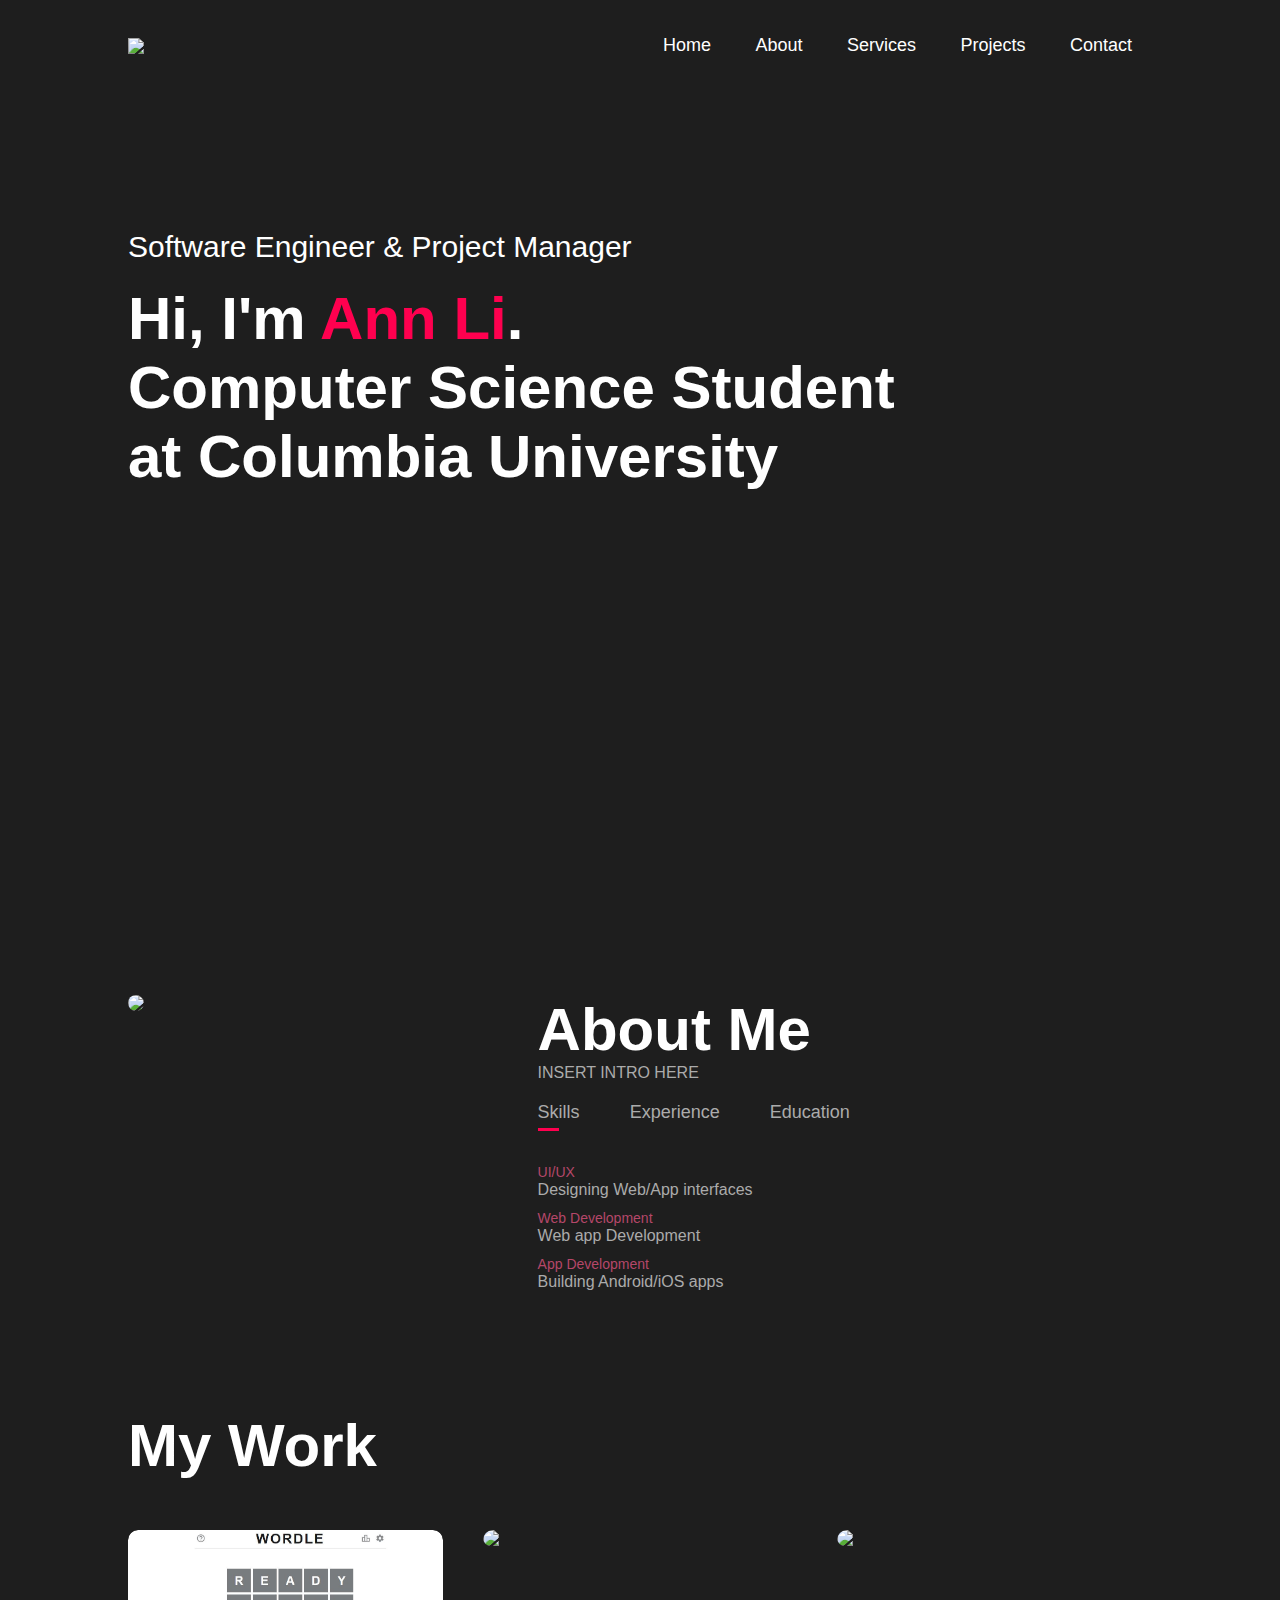
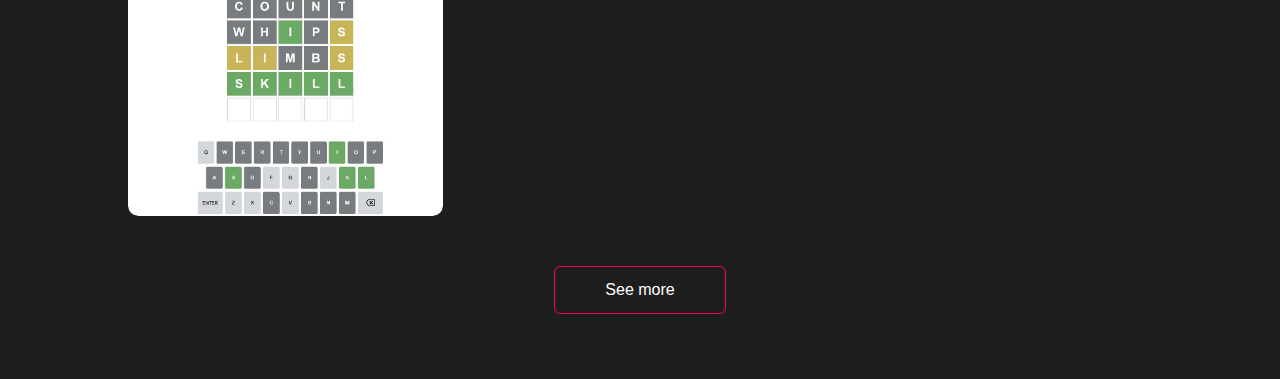
==== index.html @ 04f878bf "Update Project Descriptions" ====
<!DOCTYPE html>
<html lang="en">
<head>
    <meta charset="UTF-8">
    <meta name="viewport" content="width=device-width, initial-scale=1.0">
    <title>Personal Portfolio Website</title>
    <link rel="stylesheet" href="style.css">
    <script src="https://kit.fontawesome.com/cd0702460b.js" crossorigin="anonymous"></script>
</head>
<body>
<div id="header">
    <div class="container">
        <nav>
            <img src="images/logo.png" class="logo">
            <ul>
                <li><a href="#">Home</a></li>
                <li><a href="#">About</a></li>
                <li><a href="#">Services</a></li>
                <li><a href="#">Projects</a></li>
                <li><a href="#">Contact</a></li>
            </ul>
        </nav>
        <div class="header-text">
            <p>Software Engineer & Project Manager</p>
            <h1>Hi, I'm <span class="name">Ann Li</span>.<br>
                <span class="short-intro">Computer Science Student<br>
                at Columbia University</span></h1>
        </div>
    </div>
</div>

<!-- ----------about----------- -->
<div id="about">
    <div class="container">
        <div class="row">
            <div class="about-col-1">
                <img src="images/user.png">
            </div>
            <div class="about-col-2">
                <h1 class="sub-title">About Me</h1>
                <p>INSERT INTRO HERE</p>

                <div class="tab-titles">
                    <p class="tab-links active-link" onclick="opentab('skills')">Skills</p>
                    <p class="tab-links" onclick="opentab('experience')">Experience</p>
                    <p class="tab-links" onclick="opentab('education')">Education</p>
                </div>
                <div class="tab-contents active-tab" id="skills">
                    <ul>
                        <li><span>UI/UX</span><br>Designing Web/App interfaces</li>   
                        <li><span>Web Development</span><br>Web app Development</li>
                        <li><span>App Development</span><br>Building Android/iOS apps</li>
                    </ul>
                </div>
                <div class="tab-contents" id="experience">
                    <ul>
                        <li><span>Jul 2023 - Aug 2023</span><br>Scholar at Jane Street Academy of Math and Programming</li>   
                        <li><span>2019 - 2021</span><br>Team lead at StarApp LLC</li>
                        <li><span>2017 - 2019</span><br>UI/UX Design Executive at Coin Digital Ltd.</li>
                        <li><span>2016 - 2017</span><br>Internship at ekart eCommerce.</li>
                    </ul>
                </div>
                <div class="tab-contents" id="education">
                    <ul>
                        <li><span>2023 - 2027</span><br>Computer Science at Columbia University</li>   
                        <li><span>2019 - 2023</span><br>International Community School</li>
                    </ul>
                </div>
            </div>
        </div>
    </div>
</div>

<!-- ----------projects----------- -->
<div id="projects">
    <div class="container">
        <h1 class="sub-title">My Work</h1>
        <div class="project-list">
            <div class="project">
                <img src="images/wordle.png">
                <div class="layer">
                    <h3>Wordle AI Solver</h3>
                    <p>Description goes here.</p>
                    <a href="https://github.com/anncli/Wordle-AI"><i class="fas fa-external-link-alt"></i></a>
                </div>
            </div>
            <div class="project">
                <img src="images/user.png">
                <div class="layer">
                    <h3>Workout Generator</h3>
                    <p>Description goes here.</p>
                    <a href="https://github.com/anncli/Workout-Generator"><i class="fas fa-external-link-alt"></i></a>
                </div>
            </div>
            <div class="project">
                <img src="images/user.png">
                <div class="layer">
                    <h3>Anagram Scrabble Game</h3>
                    <p>Description goes here.</p>
                    <a href="https://github.com/anncli/Anagram-Scrabble"><i class="fas fa-external-link-alt"></i></a>
                </div>
            </div>
        </div>
        <a href="https://github.com/anncli" class="btn">See more</a>
    </div>
</div>

<script>
    var tablinks = document.getElementsByClassName("tab-links");
    var tabcontents = document.getElementsByClassName("tab-contents");

    function opentab(tabname){
        for(tablink of tablinks){
            tablink.classList.remove("active-link");
        }
        for(tabcontent of tabcontents){
            tabcontent.classList.remove("active-tab");
        }
        event.currentTarget.classList.add("active-link");
        document.getElementById(tabname).classList.add("active-tab");
    }
</script>

</body>
</html>
---- style.css ----
*{
    margin: 0;
    padding: 0;
    font-family: 'Poppins', sans-serif;
    box-sizing: border-box;
}
body{
    background: #1e1e1eff;
    color: #fff;
}
#header{
    width: 100%;
    height: 100vh;
    background-image: url(images/background.png);
    background-size: cover;
    background-position: center;
    background-attachment: fixed;
}
.container{
    padding: 15px 10%;
}

nav{
    display: flex;
    align-items: center;
    justify-content: space-between;
    flex-wrap: wrap;
}

.logo{
    width: 140px;
}

nav ul li{
    display: inline-block;
    list-style: none;
    margin: 20px 20px;
}

nav ul li a{
    color: #fff;
    text-decoration: none;
    font-size: 18px;
    position: relative;
}

nav ul li a::after{
    content: '';
    width: 0;
    height: 3px;
    background: #ff004f;
    position: absolute;
    left: 0;
    bottom: -6px;
    transition: 0.5s;
}

nav ul li a:hover::after{
    width: 100%;
}

.header-text{
    margin-top: 15%;
    font-size: 30px;
}

.header-text h1{
    font-size: 60px;
    margin-top: 20px;
}

.header-text h1 span.name{
    color:#ff004f;
}

.header-text h1 span.short-intro{
    font-size: 60px;
}

/* -----------about------------ */
#about{
    padding: 80px 0;
    color: #ababab;
}
.row{
    display: flex;
    justify-content: space-between;
    flex-wrap: wrap;
}

.about-col-1{
    flex-basis: 35%;
}
.about-col-1 img{
    width: 100%;
    border-radius: 15px;
}

.about-col-2{
    flex-basis: 60%;
}

.sub-title{
    font-size: 60px;
    font-weight: 600;
    color: #fff;
}

.tab-titles{
    display: flex;
    margin: 20px 0 40px;
}
.tab-links{
    margin-right: 50px;
    font-size: 18px;
    font-weight: 500;
    cursor: pointer;
    position: relative;
}
.tab-links::after{
    content: '';
    width: 0;
    height: 3px;
    background: #ff004f;
    position: absolute;
    left: 0;
    bottom: -8px;
    transition: 0.5s;
}

.tab-links.active-link::after{
    width: 50%;
}

.tab-contents ul li{
    list-style: none;
    margin: 10px 0;
}
.tab-contents ul li span{
    color: #b54769;
    font-size: 14px;
}
.tab-contents{
    display: none;
}
.tab-contents.active-tab{
    display: block;
}

/* -----------projects------------ */
#portfolio{
    padding: 50px 0;
}
.project-list{
    display: grid;
    grid-template-columns: repeat(auto-fit, minmax(250px, 1fr));
    grid-gap: 40px;
    margin-top: 50px;
}
.project{
    border-radius: 10px;
    position: relative;
    overflow: hidden;
}
.project img{
    width: 100%;
    border-radius: 10px;
    display: block;
    transition: transform 0.5s;
}
.layer{
    width: 100%;
    height: 0;
    background: linear-gradient(rgba(0,0,0,0.6), #ff004f);
    border-radius: 10px;
    position: absolute;
    left: 0;
    bottom: 0;
    overflow: hidden;
    display: flex;
    align-items: center;
    justify-content: center;
    flex-direction: column;
    padding: 0 40px;
    text-align: center;
    transition: height 0.5s;
}
.layer h3{
    font-weight: 500;
    margin-bottom: 20px;
}
.layer a{
    margin-top: 20px;
    color: #ff004f;
    text-decoration: none;
    font-size: 18px;
    line-height: 60px;
    background: #fff;
    width: 60px;
    height: 60px;
    border-radius: 50%;
    text-align: center;
}
.project:hover img{
    transform: scale(1.1);
}
.project:hover .layer{
    height: 100%;
}
.btn{
    display: block;
    margin: 50px auto;
    width: fit-content;
    border: 1px solid #ff004f;
    padding: 14px 50px;
    border-radius: 6px;
    text-decoration: none;
    color: #fff;
    transition: background 0.5s;
}

.btn:hover{
    background: #ff044f;
}

/* -----------css for small screens------------ */
@media only screen and (max-width: 600px){
    #header{
        background-image: url(images/background.png);
    }
    .header-text{
        margin-top: 100%;
        font-size: 16px;
    }
    .header-text{
        font-size: 30px;
    }
    .header-text h1{
        font-size: 30px;
    }
}
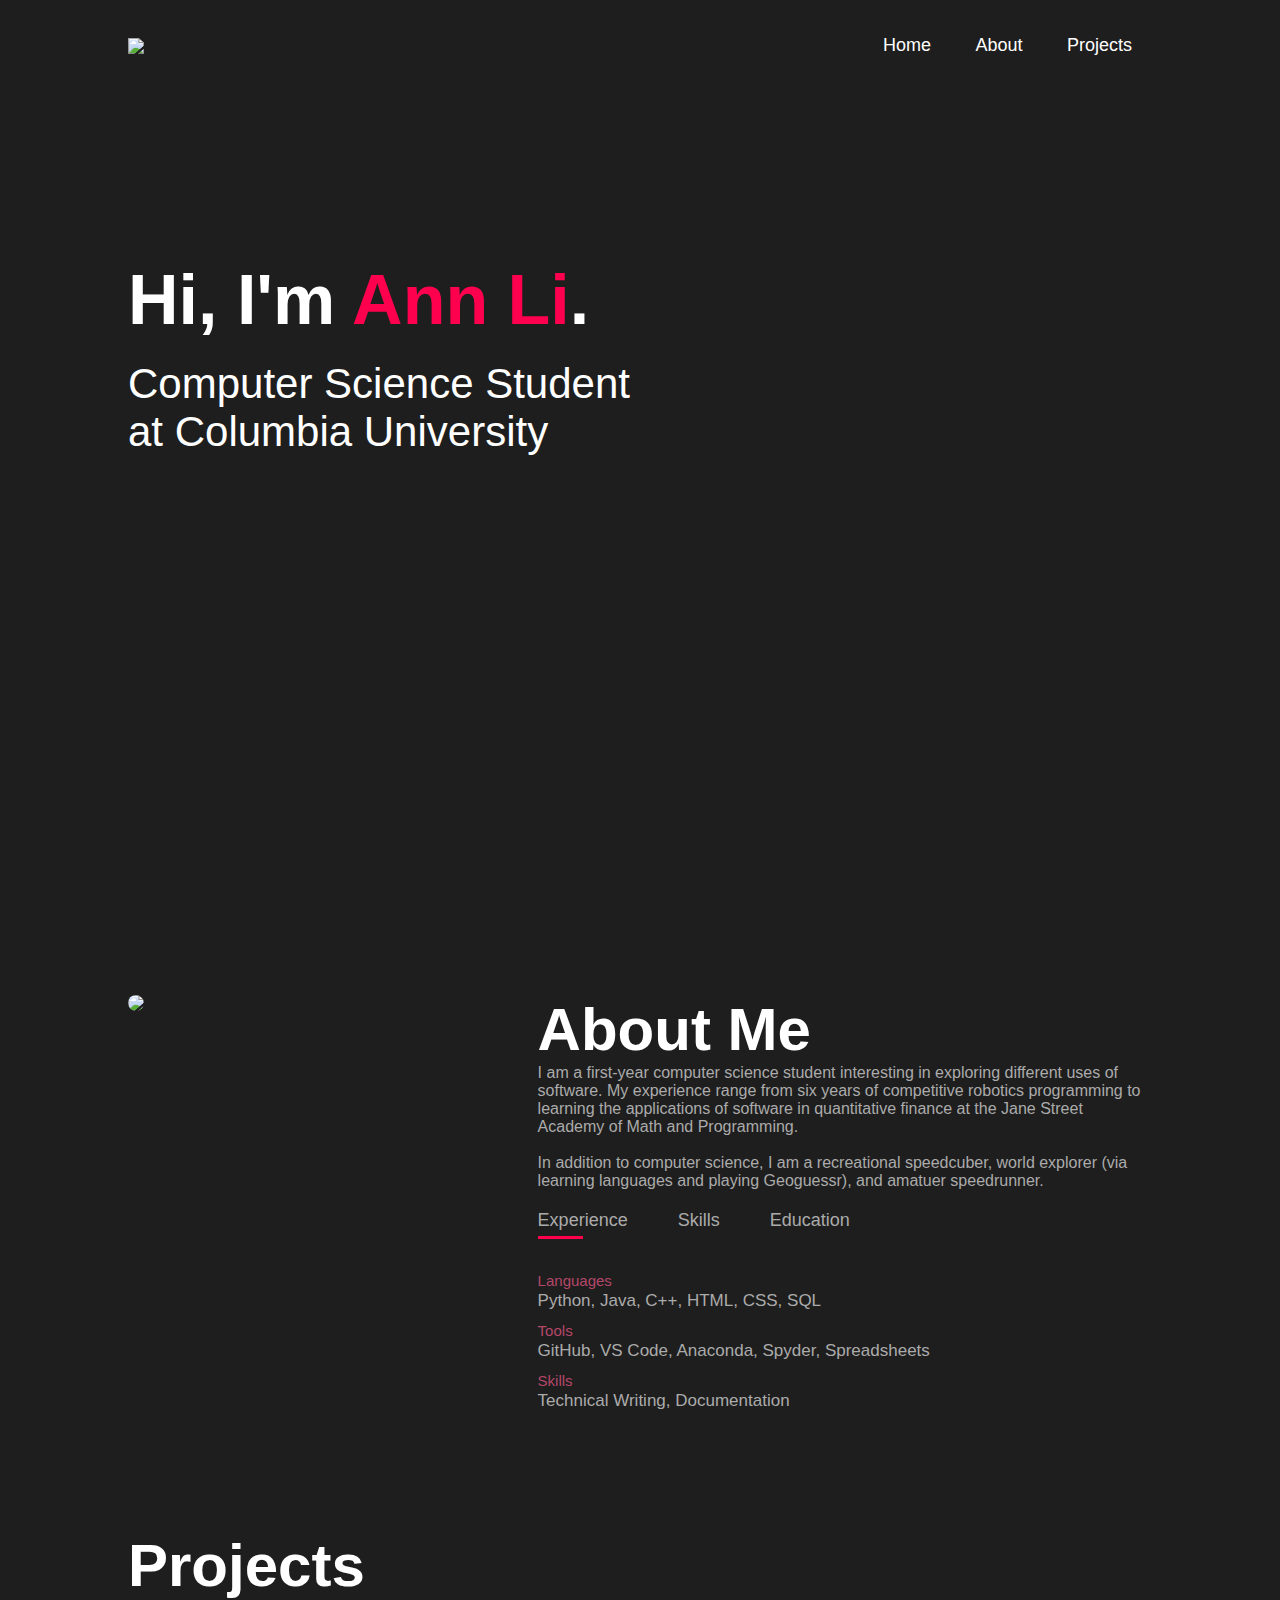
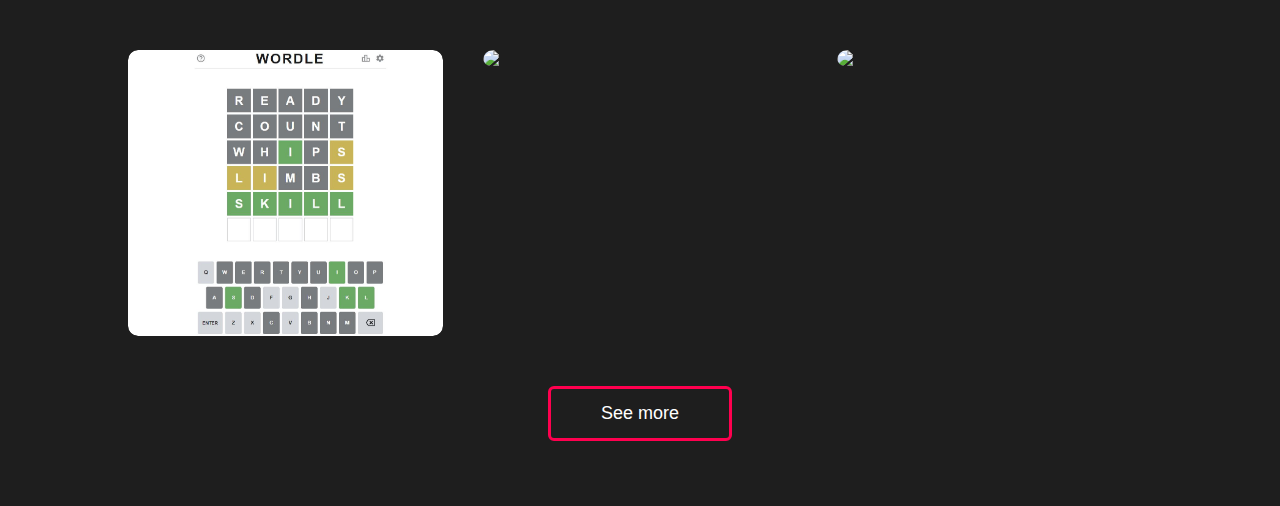
==== commit d48d088a: "Add Personal Intro" ====
--- a/index.html
+++ b/index.html
@@ -15,16 +15,13 @@
             <ul>
                 <li><a href="#">Home</a></li>
                 <li><a href="#">About</a></li>
-                <li><a href="#">Services</a></li>
                 <li><a href="#">Projects</a></li>
-                <li><a href="#">Contact</a></li>
             </ul>
         </nav>
         <div class="header-text">
-            <p>Software Engineer & Project Manager</p>
-            <h1>Hi, I'm <span class="name">Ann Li</span>.<br>
-                <span class="short-intro">Computer Science Student<br>
-                at Columbia University</span></h1>
+            <h1>Hi, I'm <span class="name">Ann Li</span>.</h1>
+            <p class="title">Computer Science Student<br>
+                at Columbia University</p>
         </div>
     </div>
 </div>
@@ -38,32 +35,37 @@
             </div>
             <div class="about-col-2">
                 <h1 class="sub-title">About Me</h1>
-                <p>INSERT INTRO HERE</p>
+                <p>I am a first-year computer science student interesting in exploring different uses of software.
+                    My experience range from six years of competitive robotics programming to learning the applications
+                    of software in quantitative finance at the Jane Street Academy of Math and Programming.
+                    <br><br>
+                    In addition to computer science, I am a recreational speedcuber, world explorer (via learning languages
+                    and playing Geoguessr), and amatuer speedrunner.
+                </p>
 
                 <div class="tab-titles">
-                    <p class="tab-links active-link" onclick="opentab('skills')">Skills</p>
-                    <p class="tab-links" onclick="opentab('experience')">Experience</p>
+                    <p class="tab-links active-link" onclick="opentab('experience')">Experience</p>
+                    <p class="tab-links" onclick="opentab('skills')">Skills</p>
                     <p class="tab-links" onclick="opentab('education')">Education</p>
-                </div>
-                <div class="tab-contents active-tab" id="skills">
-                    <ul>
-                        <li><span>UI/UX</span><br>Designing Web/App interfaces</li>   
-                        <li><span>Web Development</span><br>Web app Development</li>
-                        <li><span>App Development</span><br>Building Android/iOS apps</li>
-                    </ul>
                 </div>
                 <div class="tab-contents" id="experience">
                     <ul>
                         <li><span>Jul 2023 - Aug 2023</span><br>Scholar at Jane Street Academy of Math and Programming</li>   
-                        <li><span>2019 - 2021</span><br>Team lead at StarApp LLC</li>
-                        <li><span>2017 - 2019</span><br>UI/UX Design Executive at Coin Digital Ltd.</li>
-                        <li><span>2016 - 2017</span><br>Internship at ekart eCommerce.</li>
+                        <li><span>June 2021 - June 2023</span><br>Programming Advisor at Exothermic Robotics</li>
+                        <li><span>July 2021 - Aug 2021</span><br>Software Development Intern</li>
+                    </ul>
+                </div>
+                <div class="tab-contents active-tab" id="skills">
+                    <ul>
+                        <li><span>Languages</span><br>Python, Java, C++, HTML, CSS, SQL</li>   
+                        <li><span>Tools</span><br>GitHub, VS Code, Anaconda, Spyder, Spreadsheets</li>
+                        <li><span>Skills</span><br>Technical Writing, Documentation</li>
                     </ul>
                 </div>
                 <div class="tab-contents" id="education">
                     <ul>
-                        <li><span>2023 - 2027</span><br>Computer Science at Columbia University</li>   
-                        <li><span>2019 - 2023</span><br>International Community School</li>
+                        <li><span>Sep 2023 - May 2027</span><br>Bachelor of Science (in progress) | Columbia University | Computer Science</li>   
+                        <li><span>Sep 2019 - June 2023</span><br>High School Diploma | International Community School</li>
                     </ul>
                 </div>
             </div>
@@ -74,34 +76,40 @@
 <!-- ----------projects----------- -->
 <div id="projects">
     <div class="container">
-        <h1 class="sub-title">My Work</h1>
+        <h1 class="sub-title">Projects</h1>
         <div class="project-list">
             <div class="project">
                 <img src="images/wordle.png">
                 <div class="layer">
                     <h3>Wordle AI Solver</h3>
-                    <p>Description goes here.</p>
-                    <a href="https://github.com/anncli/Wordle-AI"><i class="fas fa-external-link-alt"></i></a>
+                    <p>AI Solver with 98% success solving words under 4 attempts by calculating entropy scores for guesses.
+                        Try out the multiple game modes enhanced by colored terminal text.
+                    </p>
+                    <a href="https://github.com/anncli/Wordle-AI" target="_blank" rel="noopener noreferrer"><i class="fas fa-external-link-alt"></i></a>
                 </div>
             </div>
             <div class="project">
-                <img src="images/user.png">
+                <img src="images/workout.png">
                 <div class="layer">
                     <h3>Workout Generator</h3>
-                    <p>Description goes here.</p>
-                    <a href="https://github.com/anncli/Workout-Generator"><i class="fas fa-external-link-alt"></i></a>
+                    <p>Workout routine generator with 25,000+ unique workouts based on muscle group and intensity.
+                        GUI implemented with Swing.
+                    </p>
+                    <a href="https://github.com/anncli/Workout-Generator" target="_blank" rel="noopener noreferrer"><i class="fas fa-external-link-alt"></i></a>
                 </div>
             </div>
             <div class="project">
-                <img src="images/user.png">
+                <img src="images/scrabble.png">
                 <div class="layer">
                     <h3>Anagram Scrabble Game</h3>
-                    <p>Description goes here.</p>
-                    <a href="https://github.com/anncli/Anagram-Scrabble"><i class="fas fa-external-link-alt"></i></a>
+                    <p>Anagram scrabble game with up to 100 difficulty levels.
+                        Includes hint and personal stats capabilities.
+                    </p>
+                    <a href="https://github.com/anncli/Anagram-Scrabble" target="_blank" rel="noopener noreferrer"><i class="fas fa-external-link-alt"></i></a>
                 </div>
             </div>
         </div>
-        <a href="https://github.com/anncli" class="btn">See more</a>
+        <a href="https://github.com/anncli"  target="_blank" rel="noopener noreferrer" class="btn">See more</a>
     </div>
 </div>
 
--- a/style.css
+++ b/style.css
@@ -60,21 +60,21 @@
 }
 
 .header-text{
-    margin-top: 15%;
-    font-size: 30px;
+    margin-top: 18%;
 }
 
 .header-text h1{
-    font-size: 60px;
+    font-size: 70px;
     margin-top: 20px;
+    margin-bottom: 20px;
 }
 
 .header-text h1 span.name{
     color:#ff004f;
 }
 
-.header-text h1 span.short-intro{
-    font-size: 60px;
+.header-text p.title{
+    font-size: 42px;
 }
 
 /* -----------about------------ */
@@ -105,7 +105,6 @@
     font-weight: 600;
     color: #fff;
 }
-
 .tab-titles{
     display: flex;
     margin: 20px 0 40px;
@@ -134,11 +133,12 @@
 
 .tab-contents ul li{
     list-style: none;
+    font-size: 17px;
     margin: 10px 0;
 }
 .tab-contents ul li span{
     color: #b54769;
-    font-size: 14px;
+    font-size: 15px;
 }
 .tab-contents{
     display: none;
@@ -186,8 +186,13 @@
     transition: height 0.5s;
 }
 .layer h3{
-    font-weight: 500;
-    margin-bottom: 20px;
+    font-weight: 550;
+    font-size: 26px;
+    margin-bottom: 15px;
+}
+.layer p{
+    font-weight: 540;
+    font-size: 17px;
 }
 .layer a{
     margin-top: 20px;
@@ -211,12 +216,13 @@
     display: block;
     margin: 50px auto;
     width: fit-content;
-    border: 1px solid #ff004f;
+    border: 3px solid #ff004f;
     padding: 14px 50px;
     border-radius: 6px;
     text-decoration: none;
     color: #fff;
     transition: background 0.5s;
+    font-size: 18px;
 }
 
 .btn:hover{
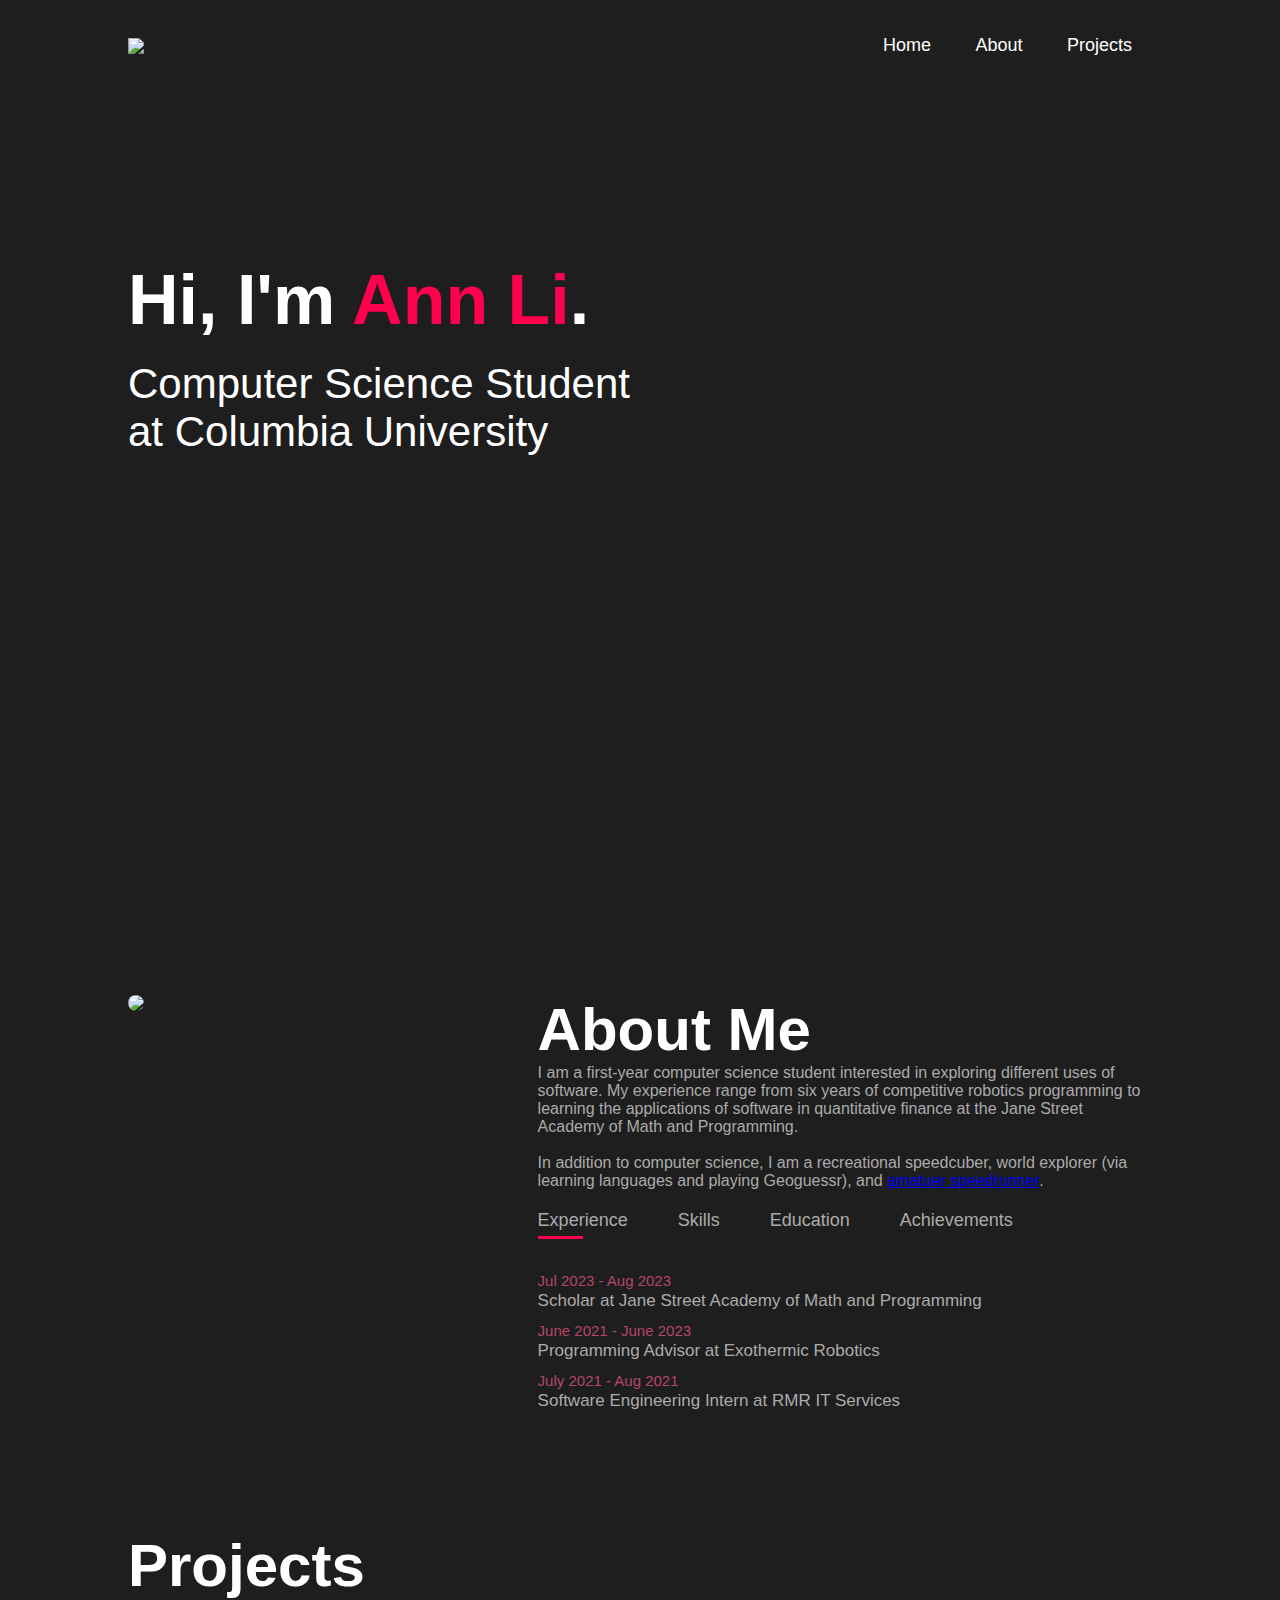
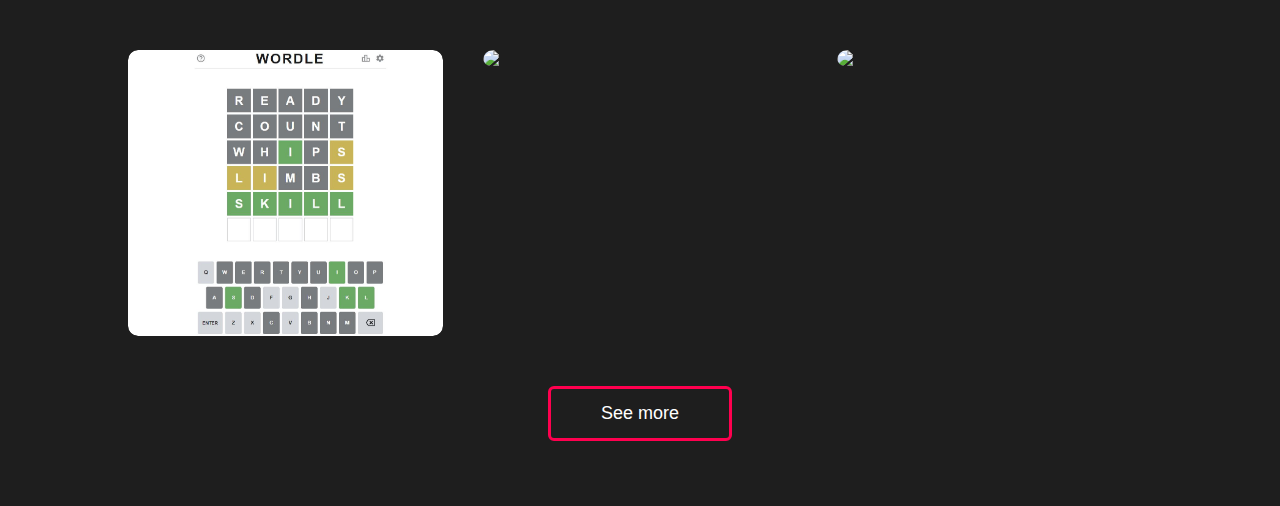
==== commit d0d5dab9: "Fix Typo" ====
--- a/index.html
+++ b/index.html
@@ -13,9 +13,9 @@
         <nav>
             <img src="images/logo.png" class="logo">
             <ul>
-                <li><a href="#">Home</a></li>
-                <li><a href="#">About</a></li>
-                <li><a href="#">Projects</a></li>
+                <li><a href="#home">Home</a></li>
+                <li><a href="#about">About</a></li>
+                <li><a href="#projects">Projects</a></li>
             </ul>
         </nav>
         <div class="header-text">
@@ -35,37 +35,53 @@
             </div>
             <div class="about-col-2">
                 <h1 class="sub-title">About Me</h1>
-                <p>I am a first-year computer science student interesting in exploring different uses of software.
+                <p>I am a first-year computer science student interested in exploring different uses of software.
                     My experience range from six years of competitive robotics programming to learning the applications
                     of software in quantitative finance at the Jane Street Academy of Math and Programming.
                     <br><br>
-                    In addition to computer science, I am a recreational speedcuber, world explorer (via learning languages
-                    and playing Geoguessr), and amatuer speedrunner.
+                    In addition to computer science, I am a recreational speedcuber,
+                    world explorer (via learning languages and playing Geoguessr),
+                    and <a href="https://www.speedrun.com/users/elixircollector" target="_blank" rel="noopener noreferrer">amatuer speedrunner</a>.
                 </p>
 
                 <div class="tab-titles">
                     <p class="tab-links active-link" onclick="opentab('experience')">Experience</p>
                     <p class="tab-links" onclick="opentab('skills')">Skills</p>
                     <p class="tab-links" onclick="opentab('education')">Education</p>
+                    <p class="tab-links" onclick="opentab('achievements')">Achievements</p>
                 </div>
-                <div class="tab-contents" id="experience">
+                <div class="tab-contents active-tab" id="experience">
                     <ul>
                         <li><span>Jul 2023 - Aug 2023</span><br>Scholar at Jane Street Academy of Math and Programming</li>   
                         <li><span>June 2021 - June 2023</span><br>Programming Advisor at Exothermic Robotics</li>
-                        <li><span>July 2021 - Aug 2021</span><br>Software Development Intern</li>
+                        <li><span>July 2021 - Aug 2021</span><br>Software Engineering Intern at RMR IT Services</li>
                     </ul>
                 </div>
-                <div class="tab-contents active-tab" id="skills">
+                <div class="tab-contents" id="skills">
                     <ul>
                         <li><span>Languages</span><br>Python, Java, C++, HTML, CSS, SQL</li>   
                         <li><span>Tools</span><br>GitHub, VS Code, Anaconda, Spyder, Spreadsheets</li>
-                        <li><span>Skills</span><br>Technical Writing, Documentation</li>
+                        <li><span>Other Skills</span><br>Technical Writing, Documentation, Number Theory, Combinatorics</li>
                     </ul>
                 </div>
                 <div class="tab-contents" id="education">
                     <ul>
                         <li><span>Sep 2023 - May 2027</span><br>Bachelor of Science (in progress) | Columbia University | Computer Science</li>   
                         <li><span>Sep 2019 - June 2023</span><br>High School Diploma | International Community School</li>
+                    </ul>
+                </div>
+                <div class="tab-contents" id="achievements">
+                    <ul>
+                        <li><span>Hackathons</span><br>
+                            <a href="https://devpost.com/software/munch-meter" target="_blank" rel="noopener noreferrer">Best Web App at DivHacks 2023</a> (Sep 2023)</li>   
+                        <li><span>Robotics</span><br>
+                            <a href="https://www.cascadiadaily.com/news/2023/feb/13/bellingham-high-school-hosts-robotics-competition/" target="_blank" rel="noopener noreferrer">VEX Robotics Former World Record Score Holder</a> (Feb 2023)<br>
+                            VEX Robotics NorCal Signature Event Robot Skills Champion (Feb 2023)<br>
+                            VEX Robotics World Championships Design Award Winner (April 2019, May 2021)<br>
+                            REC Foundation International Website Online Challenge 2nd Place (Feb 2021)</li>
+                        <li><span>Writing</span><br>
+                            <a href="https://medium.com/@ann.c.li/what-else-can-we-do-to-support-women-in-stem-3ce3e2812661" target="_blank" rel="noopener noreferrer">Scholastic Art and Writing American Voices Nomination (top 5) in Journalism</a> (Jan 2023)<br>
+                            <a href="https://medium.com/@ann.c.li/women-only-isnt-women-inclusive-4f944dedf0a4" target="_blank" rel="noopener noreferrer">New York Times Editorial Contest top 0.5% out of 16,664 entries</a> (June 2022)</li>
                     </ul>
                 </div>
             </div>
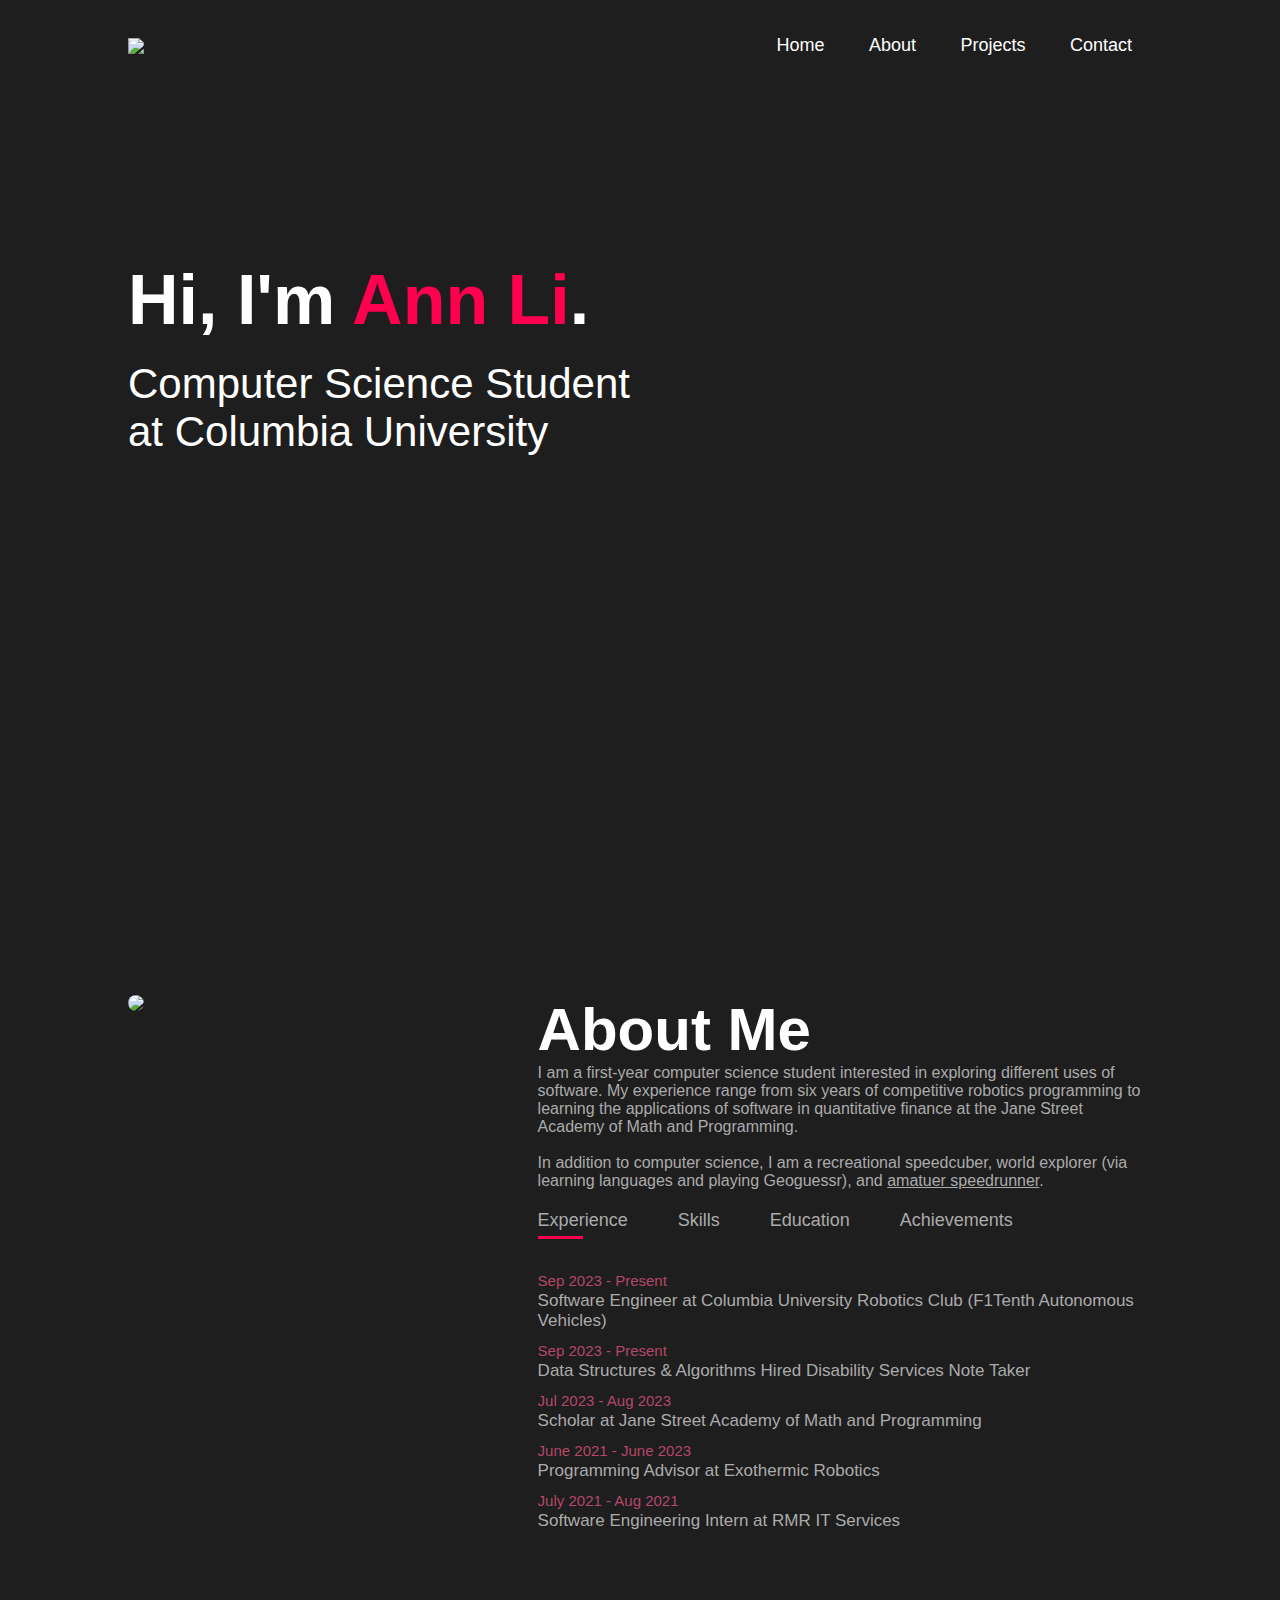
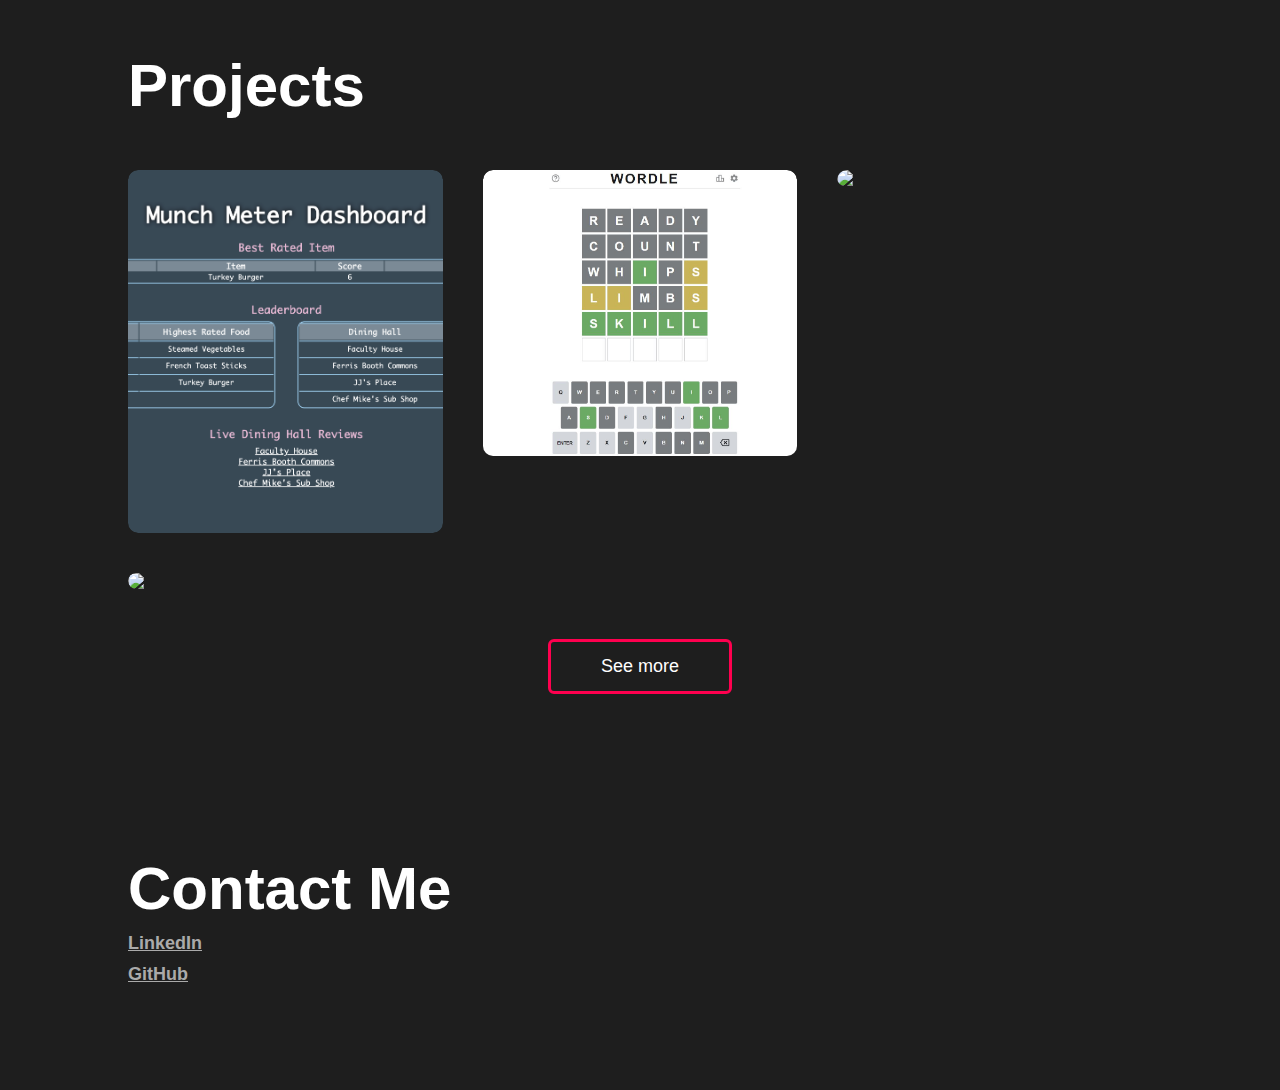
==== commit a49b0da1: "Update Experience and Add Contact" ====
--- a/index.html
+++ b/index.html
@@ -16,6 +16,7 @@
                 <li><a href="#home">Home</a></li>
                 <li><a href="#about">About</a></li>
                 <li><a href="#projects">Projects</a></li>
+                <li><a href="#contact">Contact</a></li>
             </ul>
         </nav>
         <div class="header-text">
@@ -52,6 +53,8 @@
                 </div>
                 <div class="tab-contents active-tab" id="experience">
                     <ul>
+                        <li><span>Sep 2023 - Present</span><br>Software Engineer at Columbia University Robotics Club (F1Tenth Autonomous Vehicles)</li>
+                        <li><span>Sep 2023 - Present</span><br>Data Structures & Algorithms Hired Disability Services Note Taker</li>
                         <li><span>Jul 2023 - Aug 2023</span><br>Scholar at Jane Street Academy of Math and Programming</li>   
                         <li><span>June 2021 - June 2023</span><br>Programming Advisor at Exothermic Robotics</li>
                         <li><span>July 2021 - Aug 2021</span><br>Software Engineering Intern at RMR IT Services</li>
@@ -59,7 +62,8 @@
                 </div>
                 <div class="tab-contents" id="skills">
                     <ul>
-                        <li><span>Languages</span><br>Python, Java, C++, HTML, CSS, SQL</li>   
+                        <li><span>Languages</span><br>Python, Java, C++, HTML, CSS, SQL</li>
+                        <li><span>Frameworks/Libraries</span><br>NumPy, MatPlotLib, Pandas, Colorama,</li>
                         <li><span>Tools</span><br>GitHub, VS Code, Anaconda, Spyder, Spreadsheets</li>
                         <li><span>Other Skills</span><br>Technical Writing, Documentation, Number Theory, Combinatorics</li>
                     </ul>
@@ -95,12 +99,19 @@
         <h1 class="sub-title">Projects</h1>
         <div class="project-list">
             <div class="project">
+                <img src="images/munch-meter.png">
+                <div class="layer">
+                    <h3>Munch Meter</h3>
+                    <p>Dining hall rating forum that allows users to easily rate dining halls by individual food items and meal.
+                    </p>
+                    <a href="https://devpost.com/software/munch-meter" target="_blank" rel="noopener noreferrer"><i class="fas fa-external-link-alt"></i></a>
+                </div>
+            </div>
+            <div class="project">
                 <img src="images/wordle.png">
                 <div class="layer">
                     <h3>Wordle AI Solver</h3>
-                    <p>AI Solver with 98% success solving words under 4 attempts by calculating entropy scores for guesses.
-                        Try out the multiple game modes enhanced by colored terminal text.
-                    </p>
+                    <p>AI Solver with multiple game modes and 98% success solving words under 4 attempts by calculating entropy scores for guesses.</p>
                     <a href="https://github.com/anncli/Wordle-AI" target="_blank" rel="noopener noreferrer"><i class="fas fa-external-link-alt"></i></a>
                 </div>
             </div>
@@ -109,7 +120,7 @@
                 <div class="layer">
                     <h3>Workout Generator</h3>
                     <p>Workout routine generator with 25,000+ unique workouts based on muscle group and intensity.
-                        GUI implemented with Swing.
+                        GUI using Swing.
                     </p>
                     <a href="https://github.com/anncli/Workout-Generator" target="_blank" rel="noopener noreferrer"><i class="fas fa-external-link-alt"></i></a>
                 </div>
@@ -129,6 +140,18 @@
     </div>
 </div>
 
+<!-- ----------contact----------- -->
+<div id="contact">
+    <div class="container">
+        <h1 class="sub-title">Contact Me</h1>
+        <div class="contact-list"></div>
+            <p class="contact-type"><a href="https://linkedin.com/in/anncli" target="_blank" rel="noopener noreferrer">LinkedIn</a></p>
+            <p class="contact-type"><a href="https://github.com/anncli" target="_blank" rel="noopener noreferrer">GitHub</a></p>
+    </div>
+    </div>
+</div>
+
+
 <script>
     var tablinks = document.getElementsByClassName("tab-links");
     var tabcontents = document.getElementsByClassName("tab-contents");
--- a/style.css
+++ b/style.css
@@ -82,6 +82,9 @@
     padding: 80px 0;
     color: #ababab;
 }
+#about a{
+    color: #ababab;
+}
 .row{
     display: flex;
     justify-content: space-between;
@@ -229,6 +232,30 @@
     background: #ff044f;
 }
 
+/* -----------contact------------ */
+#contact{
+    padding: 80px 0;
+    font-size: 18px;
+    color: #ababab;
+}
+.contact-list{
+    display: grid;
+    grid-template-columns: repeat(auto-fit, minmax(250px, 1fr));
+    grid-gap: 40px;
+    margin-top: 10px;
+}
+.contact-type{
+    font-weight: bold;
+    margin-bottom: 10px;
+}
+.contact-type a{
+    color: #aaaaaa;
+}
+.contact-list span{
+    font-style: italic;
+}
+
+
 /* -----------css for small screens------------ */
 @media only screen and (max-width: 600px){
     #header{
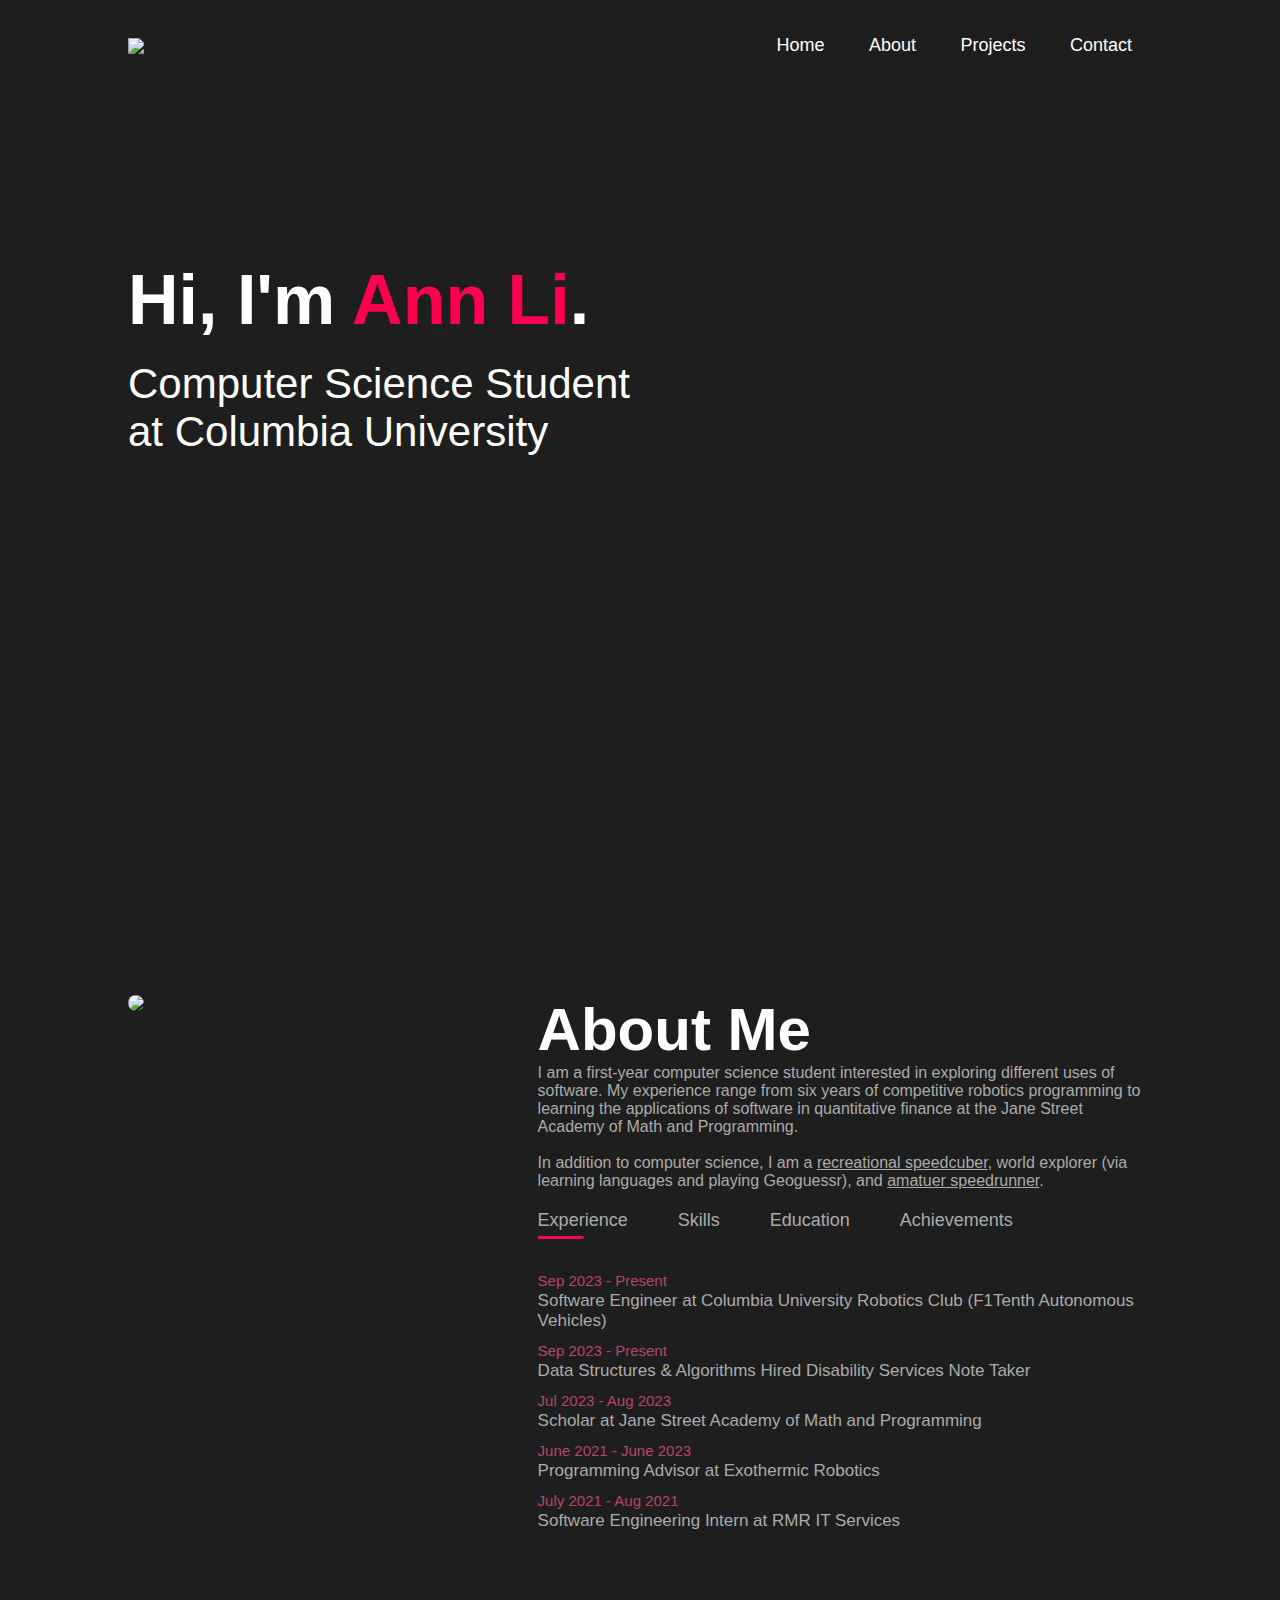
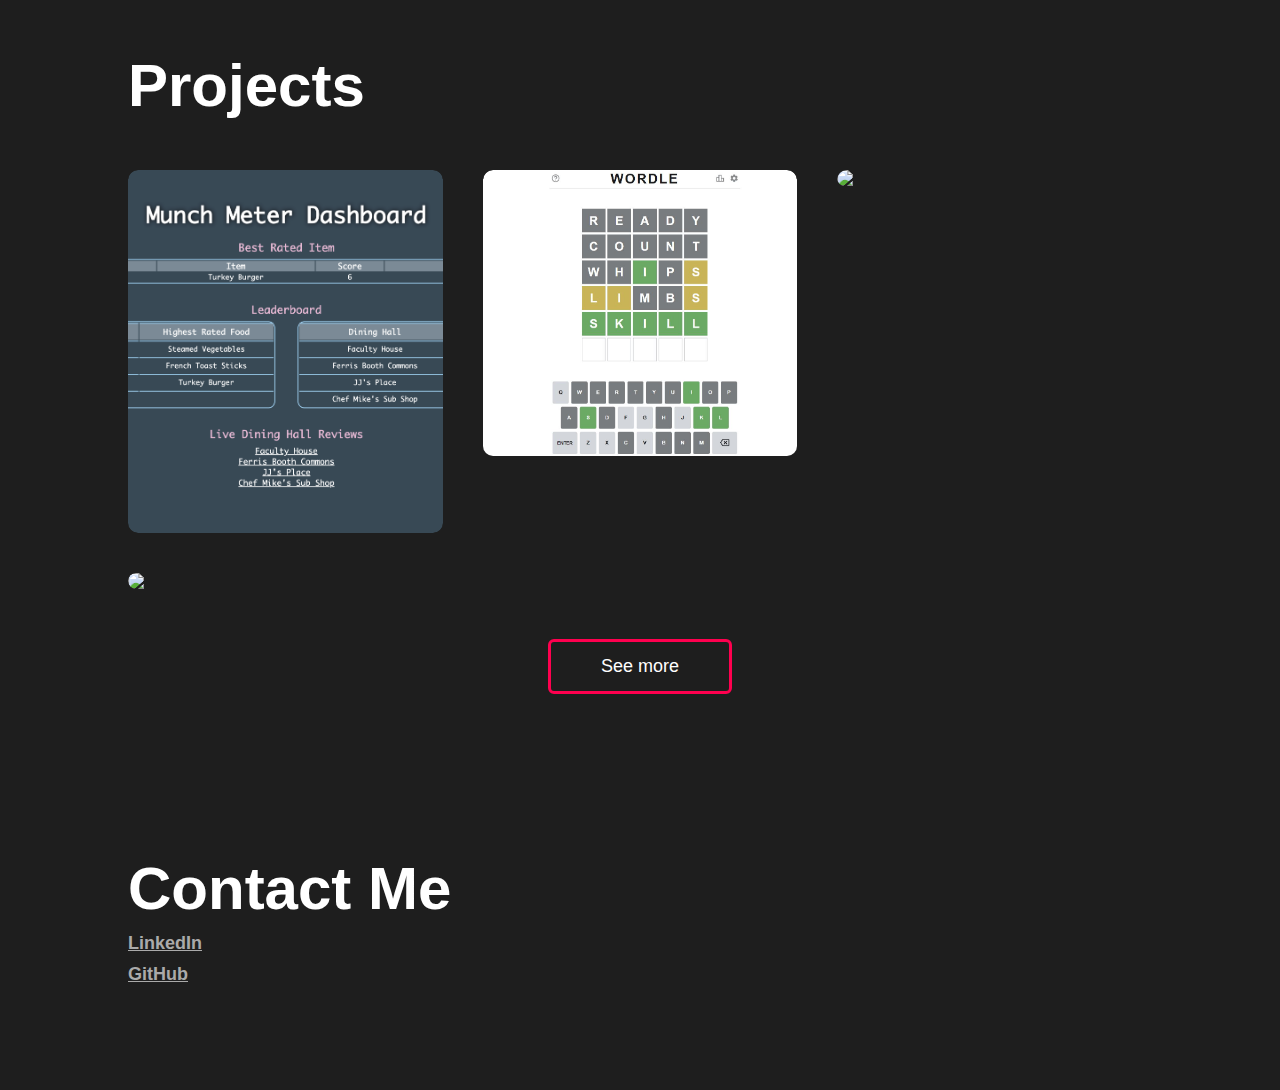
==== commit 2ee750a4: "Add Stats about Scholastic" ====
--- a/index.html
+++ b/index.html
@@ -40,7 +40,8 @@
                     My experience range from six years of competitive robotics programming to learning the applications
                     of software in quantitative finance at the Jane Street Academy of Math and Programming.
                     <br><br>
-                    In addition to computer science, I am a recreational speedcuber,
+                    In addition to computer science, I am a
+                    <a href="https://www.worldcubeassociation.org/persons/2023LIAN29" target="_blank" rel="noopener noreferrer">recreational speedcuber</a>,
                     world explorer (via learning languages and playing Geoguessr),
                     and <a href="https://www.speedrun.com/users/elixircollector" target="_blank" rel="noopener noreferrer">amatuer speedrunner</a>.
                 </p>
@@ -63,7 +64,7 @@
                 <div class="tab-contents" id="skills">
                     <ul>
                         <li><span>Languages</span><br>Python, Java, C++, HTML, CSS, SQL</li>
-                        <li><span>Frameworks/Libraries</span><br>NumPy, MatPlotLib, Pandas, Colorama,</li>
+                        <li><span>Frameworks/Libraries</span><br>NumPy, MatPlotLib, Pandas, Colorama, Swing</li>
                         <li><span>Tools</span><br>GitHub, VS Code, Anaconda, Spyder, Spreadsheets</li>
                         <li><span>Other Skills</span><br>Technical Writing, Documentation, Number Theory, Combinatorics</li>
                     </ul>
@@ -84,7 +85,7 @@
                             VEX Robotics World Championships Design Award Winner (April 2019, May 2021)<br>
                             REC Foundation International Website Online Challenge 2nd Place (Feb 2021)</li>
                         <li><span>Writing</span><br>
-                            <a href="https://medium.com/@ann.c.li/what-else-can-we-do-to-support-women-in-stem-3ce3e2812661" target="_blank" rel="noopener noreferrer">Scholastic Art and Writing American Voices Nomination (top 5) in Journalism</a> (Jan 2023)<br>
+                            <a href="https://medium.com/@ann.c.li/what-else-can-we-do-to-support-women-in-stem-3ce3e2812661" target="_blank" rel="noopener noreferrer">Scholastic Art and Writing American Voices Nomination (top 0.25%) in Journalism</a> (Jan 2023)<br>
                             <a href="https://medium.com/@ann.c.li/women-only-isnt-women-inclusive-4f944dedf0a4" target="_blank" rel="noopener noreferrer">New York Times Editorial Contest top 0.5% out of 16,664 entries</a> (June 2022)</li>
                     </ul>
                 </div>
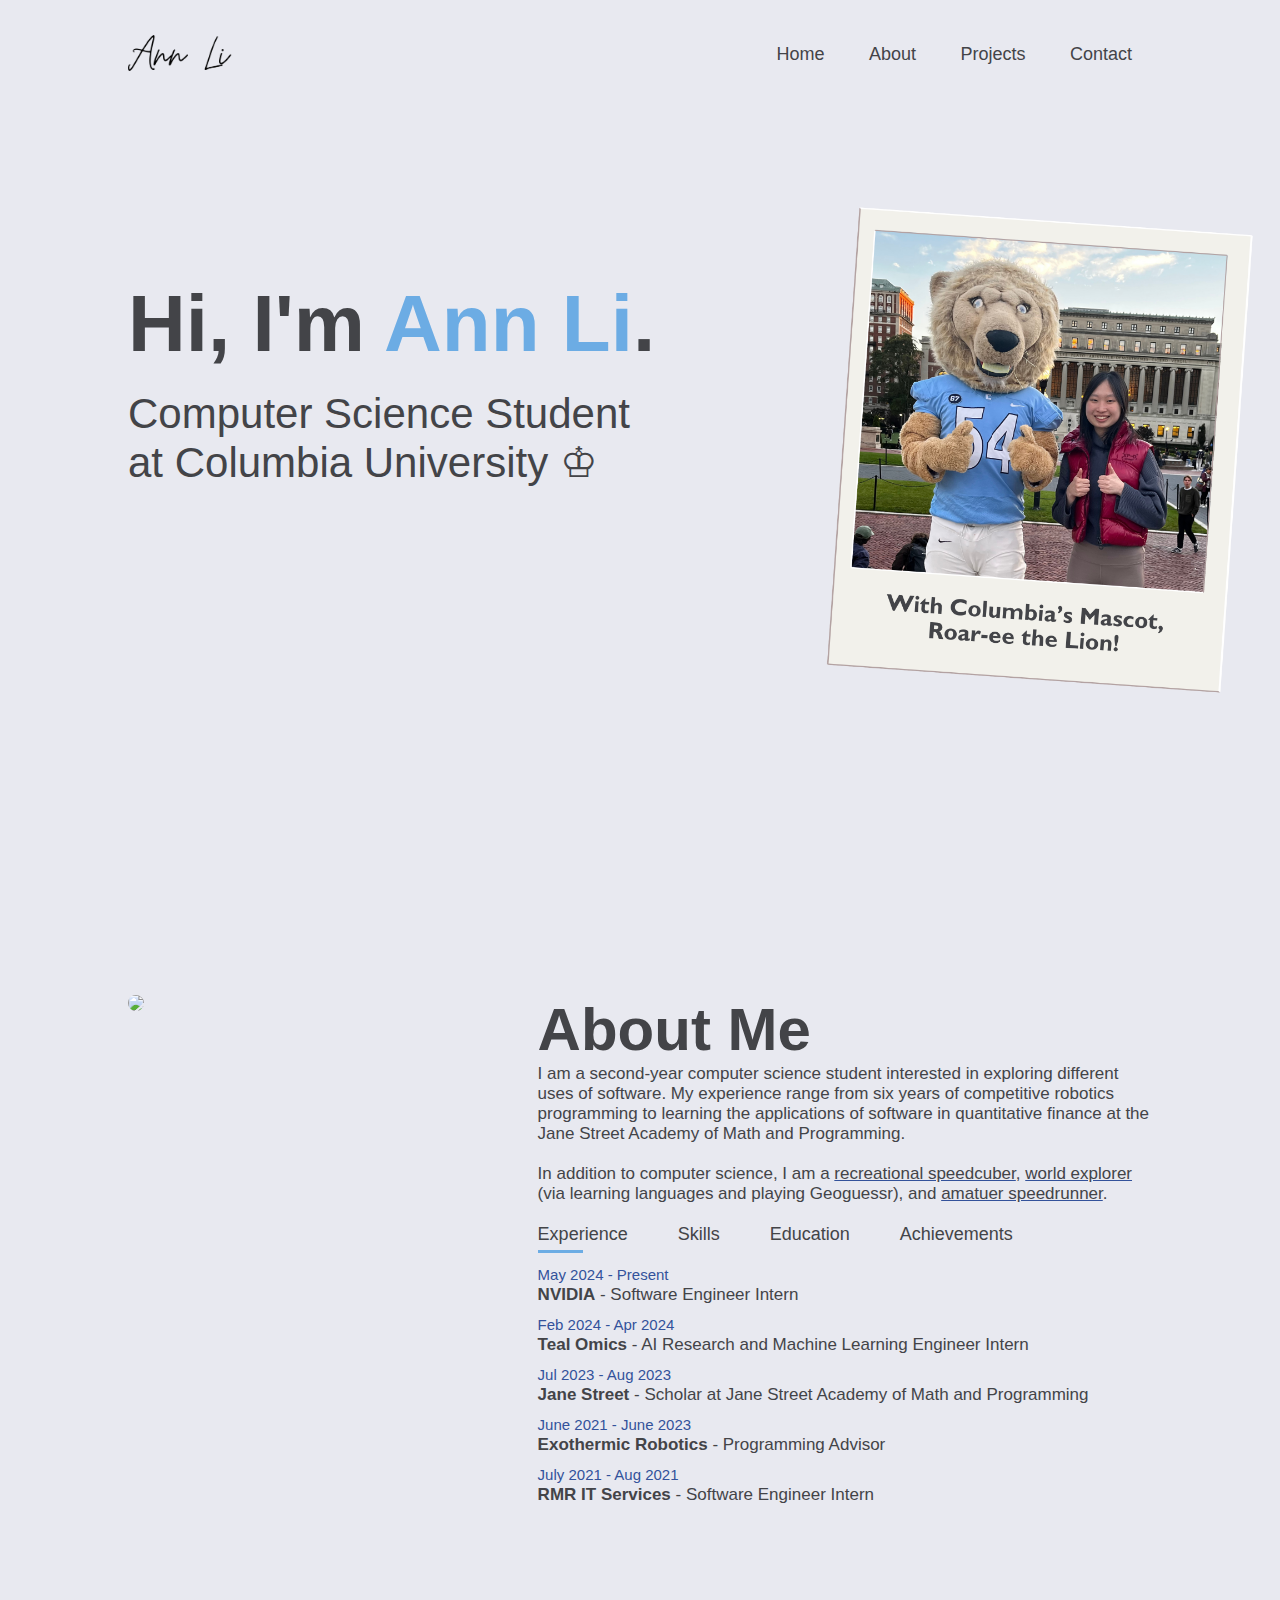
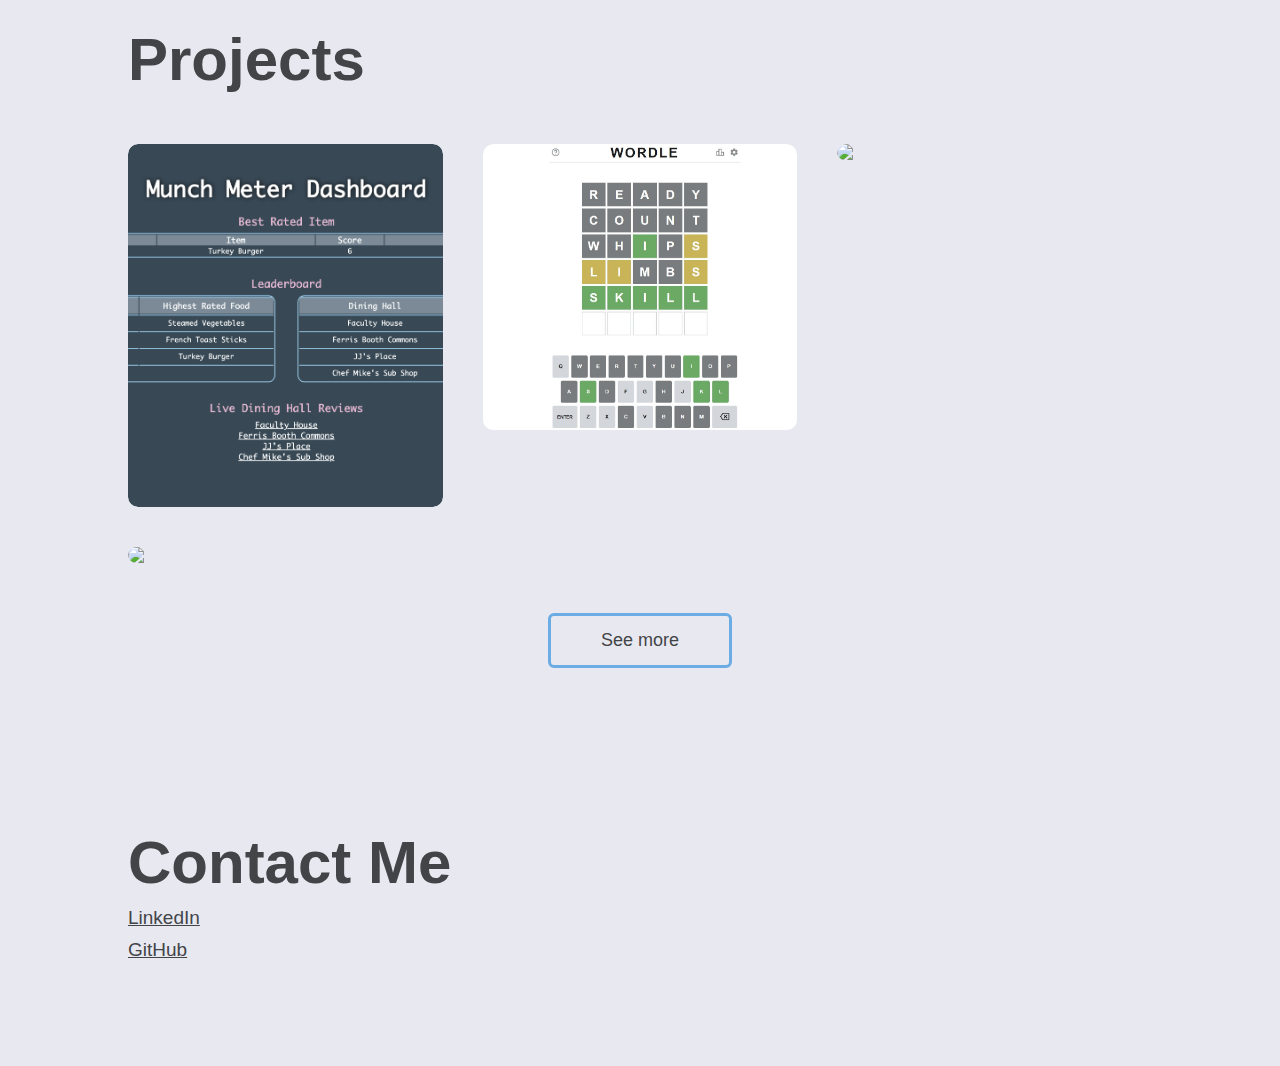
==== commit 30041969: "Change color scheme" ====
--- a/index.html
+++ b/index.html
@@ -22,7 +22,7 @@
         <div class="header-text">
             <h1>Hi, I'm <span class="name">Ann Li</span>.</h1>
             <p class="title">Computer Science Student<br>
-                at Columbia University</p>
+                at Columbia University ♔</p>
         </div>
     </div>
 </div>
@@ -36,13 +36,13 @@
             </div>
             <div class="about-col-2">
                 <h1 class="sub-title">About Me</h1>
-                <p>I am a first-year computer science student interested in exploring different uses of software.
+                <p>I am a second-year computer science student interested in exploring different uses of software.
                     My experience range from six years of competitive robotics programming to learning the applications
                     of software in quantitative finance at the Jane Street Academy of Math and Programming.
                     <br><br>
                     In addition to computer science, I am a
-                    <a href="https://www.worldcubeassociation.org/persons/2023LIAN29" target="_blank" rel="noopener noreferrer">recreational speedcuber</a>,
-                    world explorer (via learning languages and playing Geoguessr),
+                    <a href="https://www.worldcubeassociation.org/persons/2023LIAN29" target="_blank" rel="noopener noreferrer">recreational speedcuber</a>, 
+                    <a href="https://www.geoguessr.com/user/5edd635afa7bc40e2ccd562a" target="_blank" rel="noopener noreferrer">world explorer</a> (via learning languages and playing Geoguessr),
                     and <a href="https://www.speedrun.com/users/elixircollector" target="_blank" rel="noopener noreferrer">amatuer speedrunner</a>.
                 </p>
 
@@ -54,16 +54,21 @@
                 </div>
                 <div class="tab-contents active-tab" id="experience">
                     <ul>
-                        <li><span>Sep 2023 - Present</span><br>Software Engineer at Columbia University Robotics Club (F1Tenth Autonomous Vehicles)</li>
-                        <li><span>Sep 2023 - Present</span><br>Data Structures & Algorithms Hired Disability Services Note Taker</li>
-                        <li><span>Jul 2023 - Aug 2023</span><br>Scholar at Jane Street Academy of Math and Programming</li>   
-                        <li><span>June 2021 - June 2023</span><br>Programming Advisor at Exothermic Robotics</li>
-                        <li><span>July 2021 - Aug 2021</span><br>Software Engineering Intern at RMR IT Services</li>
+                        <li><span>May 2024 - Present</span><br>
+                            <span class="company-name">NVIDIA</span> - Software Engineer Intern</li>
+                        <li><span>Feb 2024 - Apr 2024</span><br>
+                            <span class="company-name">Teal Omics</span> - AI Research and Machine Learning Engineer Intern</li>
+                        <li><span>Jul 2023 - Aug 2023</span><br>
+                            <span class="company-name">Jane Street</span> - Scholar at Jane Street Academy of Math and Programming</li>   
+                        <li><span>June 2021 - June 2023</span><br>
+                            <span class="company-name">Exothermic Robotics</span> - Programming Advisor</li>
+                        <li><span>July 2021 - Aug 2021</span><br>
+                            <span class="company-name">RMR IT Services</span> - Software Engineer Intern</li>
                     </ul>
                 </div>
                 <div class="tab-contents" id="skills">
                     <ul>
-                        <li><span>Languages</span><br>Python, Java, C++, HTML, CSS, SQL</li>
+                        <li><span>Languages</span><br>Python, Java, C++, Bash, HTML, CSS, SQL</li>
                         <li><span>Frameworks/Libraries</span><br>NumPy, MatPlotLib, Pandas, Colorama, Swing</li>
                         <li><span>Tools</span><br>GitHub, VS Code, Anaconda, Spyder, Spreadsheets</li>
                         <li><span>Other Skills</span><br>Technical Writing, Documentation, Number Theory, Combinatorics</li>
@@ -71,7 +76,9 @@
                 </div>
                 <div class="tab-contents" id="education">
                     <ul>
-                        <li><span>Sep 2023 - May 2027</span><br>Bachelor of Science (in progress) | Columbia University | Computer Science</li>   
+                        <li><span>Sep 2023 - May 2027</span><br>Bachelor of Science in Computer Science | Columbia University</li>   
+                            <div class="education-contents"><span>Courses: </span>Data Structures and Algorithms (contracted note taker for disability services), Intro to Computing for Engineers and Applied Scientists, Multivariable Calculus, Discrete Math, The Art of Engineering</div>
+                            <div class="education-contents"><span>Extracurricular: </span>Columbia Robotics Club (Autonomous Vehicles Team), Women in CS (Event Coordinator)</div>
                         <li><span>Sep 2019 - June 2023</span><br>High School Diploma | International Community School</li>
                     </ul>
                 </div>
--- a/style.css
+++ b/style.css
@@ -1,12 +1,12 @@
 *{
     margin: 0;
     padding: 0;
-    font-family: 'Poppins', sans-serif;
+    font-family: 'Gill Sans', sans-serif;
     box-sizing: border-box;
 }
 body{
-    background: #1e1e1eff;
-    color: #fff;
+    background: #e8e9f0;
+    color: #434448;
 }
 #header{
     width: 100%;
@@ -38,7 +38,7 @@
 }
 
 nav ul li a{
-    color: #fff;
+    color: #434448;
     text-decoration: none;
     font-size: 18px;
     position: relative;
@@ -48,7 +48,7 @@
     content: '';
     width: 0;
     height: 3px;
-    background: #ff004f;
+    background: #6CACE4;
     position: absolute;
     left: 0;
     bottom: -6px;
@@ -64,13 +64,13 @@
 }
 
 .header-text h1{
-    font-size: 70px;
+    font-size: 80px;
     margin-top: 20px;
     margin-bottom: 20px;
 }
 
 .header-text h1 span.name{
-    color:#ff004f;
+    color:#6CACE4;
 }
 
 .header-text p.title{
@@ -80,10 +80,12 @@
 /* -----------about------------ */
 #about{
     padding: 80px 0;
-    color: #ababab;
+    color: #434448;
+    font-size: 17px;
 }
 #about a{
-    color: #ababab;
+    color: #434448;
+    text-decoration-color: #33529b;
 }
 .row{
     display: flex;
@@ -106,11 +108,11 @@
 .sub-title{
     font-size: 60px;
     font-weight: 600;
-    color: #fff;
+    color: #434448;
 }
 .tab-titles{
     display: flex;
-    margin: 20px 0 40px;
+    margin: 20px 0 20px;
 }
 .tab-links{
     margin-right: 50px;
@@ -123,7 +125,7 @@
     content: '';
     width: 0;
     height: 3px;
-    background: #ff004f;
+    background: #6CACE4;
     position: absolute;
     left: 0;
     bottom: -8px;
@@ -139,10 +141,24 @@
     font-size: 17px;
     margin: 10px 0;
 }
+.tab-contents ul li span.company-name{
+    font-size: 17px;
+    font-weight: 645;
+    color: #434448;
+}
 .tab-contents ul li span{
-    color: #b54769;
+    color: #33529b;
     font-size: 15px;
 }
+.education-contents{
+    list-style: none;
+    font-size: 15px;
+    font-style: italic;
+    margin-bottom: 0.5%;
+}
+.education-contents span{
+    font-style: normal;
+} 
 .tab-contents{
     display: none;
 }
@@ -174,7 +190,7 @@
 .layer{
     width: 100%;
     height: 0;
-    background: linear-gradient(rgba(0,0,0,0.6), #ff004f);
+    background: linear-gradient(rgba(255, 255, 255, 0.85), #6CACE4);
     border-radius: 10px;
     position: absolute;
     left: 0;
@@ -199,7 +215,7 @@
 }
 .layer a{
     margin-top: 20px;
-    color: #ff004f;
+    color: #6CACE4;
     text-decoration: none;
     font-size: 18px;
     line-height: 60px;
@@ -219,24 +235,23 @@
     display: block;
     margin: 50px auto;
     width: fit-content;
-    border: 3px solid #ff004f;
+    border: 3px solid #6CACE4;
     padding: 14px 50px;
     border-radius: 6px;
     text-decoration: none;
-    color: #fff;
+    color: #434448;
     transition: background 0.5s;
     font-size: 18px;
 }
 
 .btn:hover{
-    background: #ff044f;
+    background: #6CACE4;
 }
 
 /* -----------contact------------ */
 #contact{
     padding: 80px 0;
-    font-size: 18px;
-    color: #ababab;
+    font-size: 19px;
 }
 .contact-list{
     display: grid;
@@ -245,11 +260,10 @@
     margin-top: 10px;
 }
 .contact-type{
-    font-weight: bold;
     margin-bottom: 10px;
 }
 .contact-type a{
-    color: #aaaaaa;
+    color: #434448;
 }
 .contact-list span{
     font-style: italic;
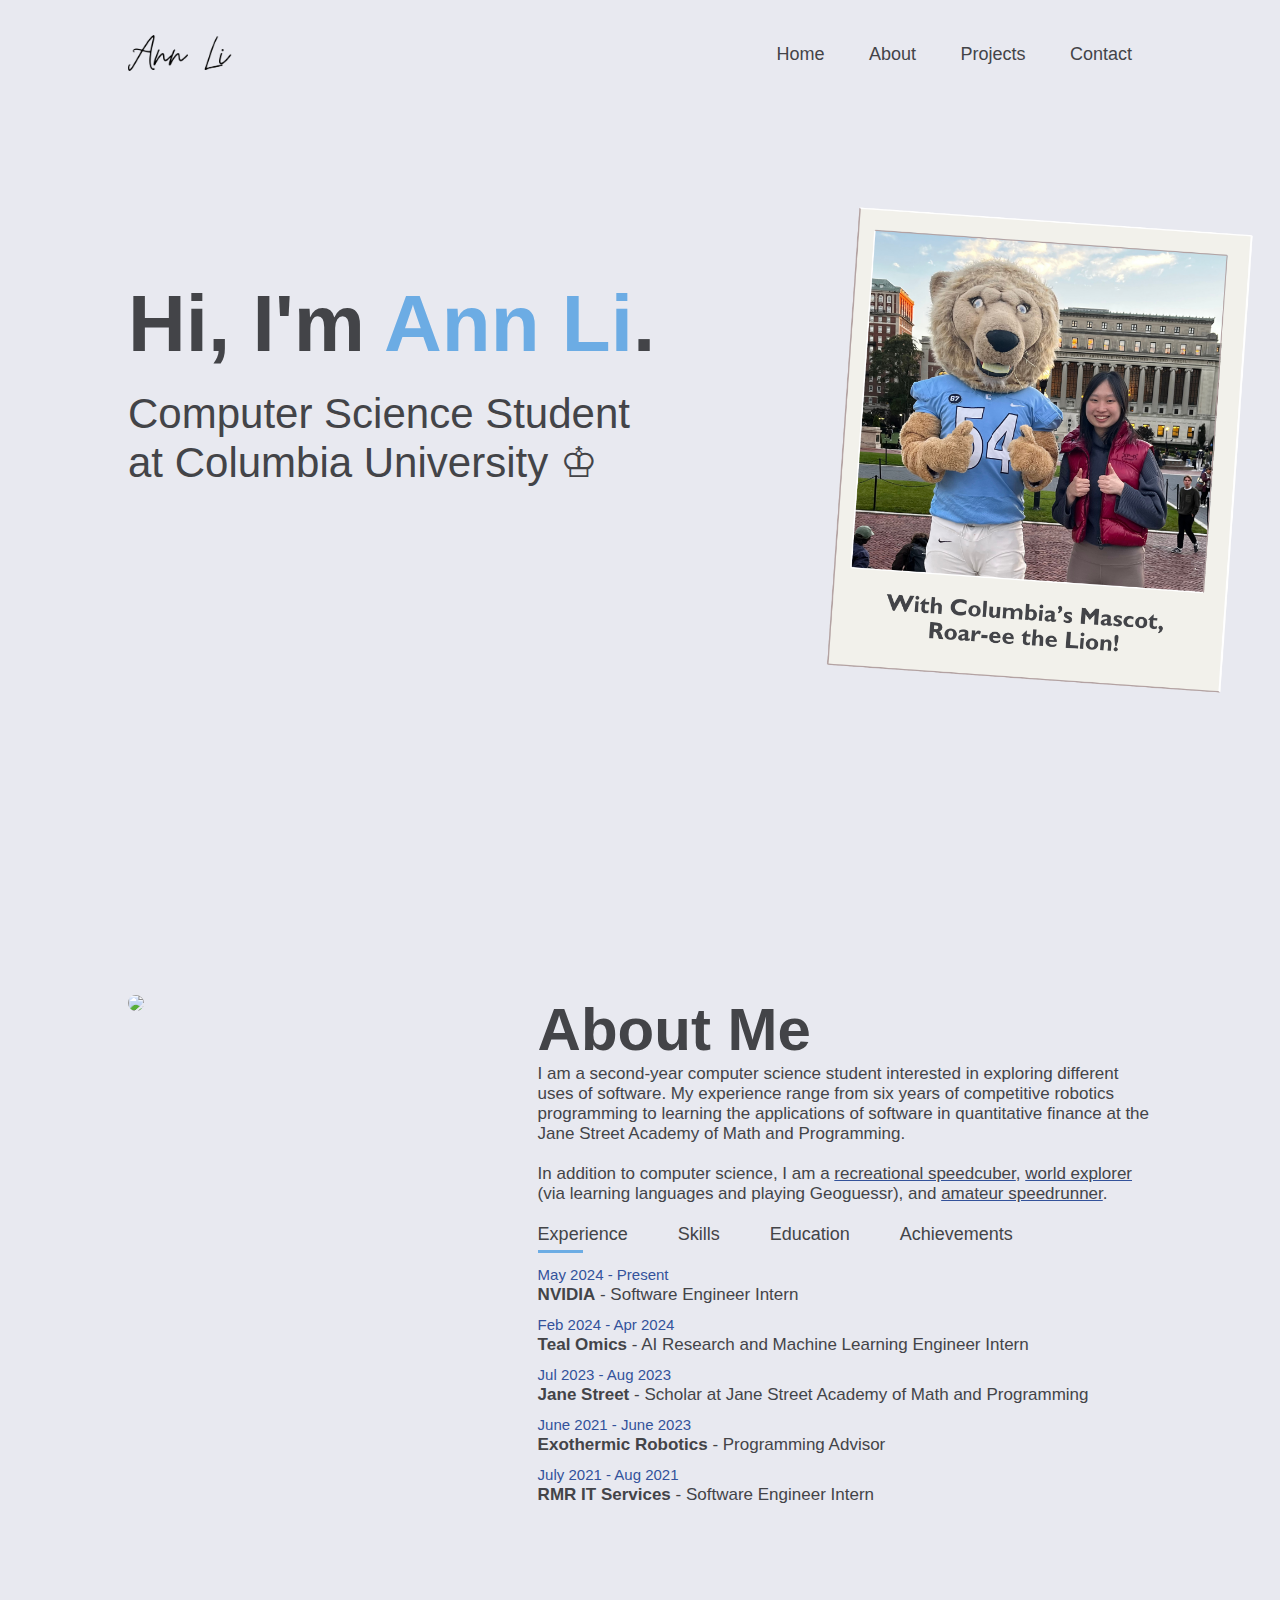
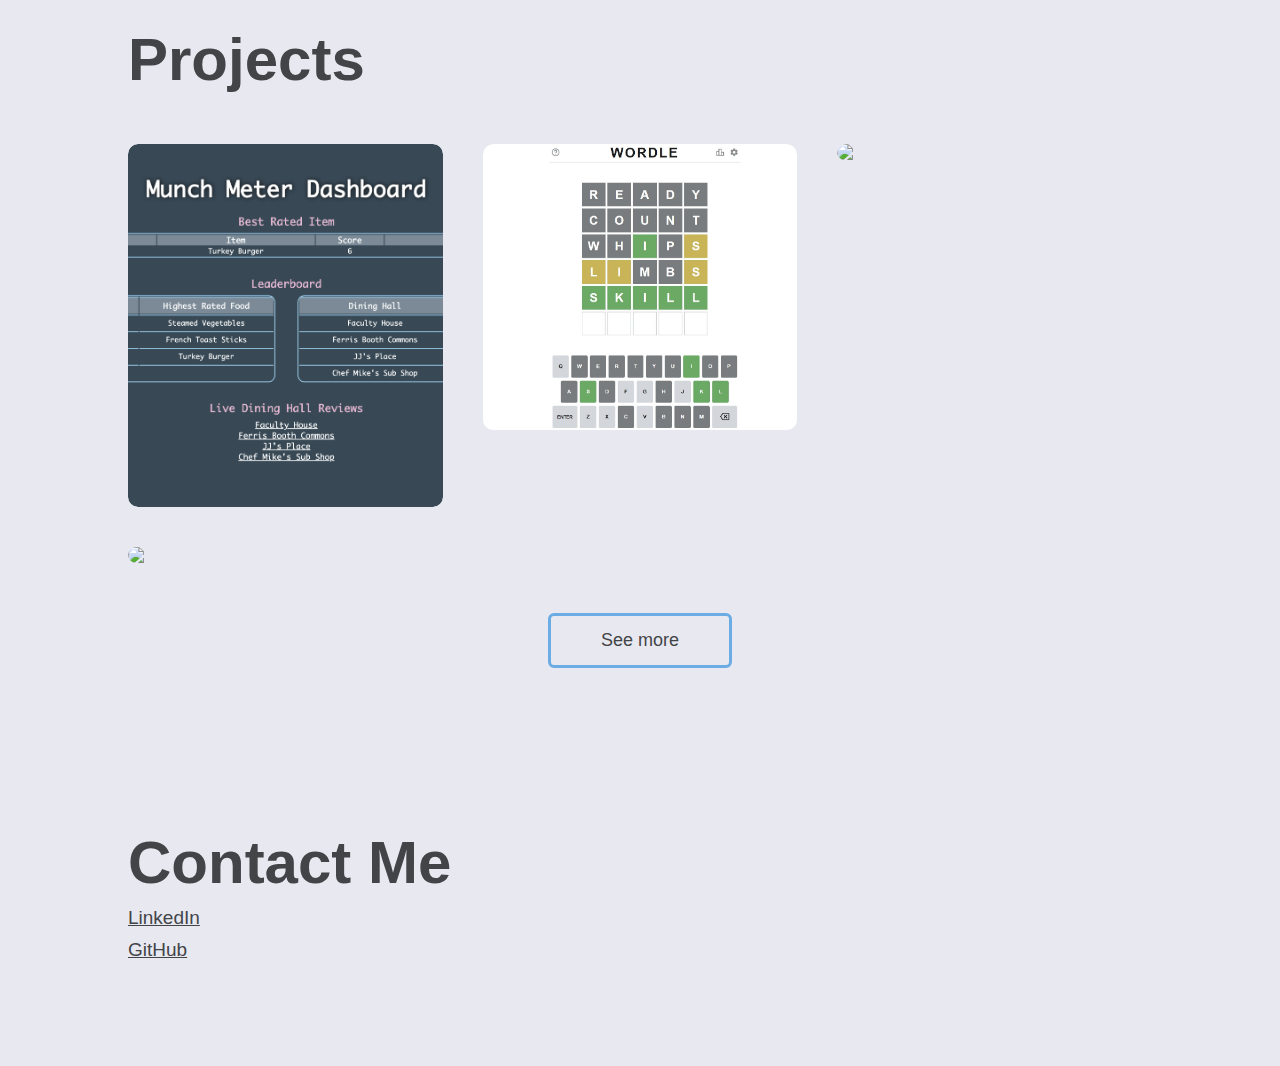
==== commit 1e8ce89d: "Fix Typo" ====
--- a/index.html
+++ b/index.html
@@ -43,7 +43,7 @@
                     In addition to computer science, I am a
                     <a href="https://www.worldcubeassociation.org/persons/2023LIAN29" target="_blank" rel="noopener noreferrer">recreational speedcuber</a>, 
                     <a href="https://www.geoguessr.com/user/5edd635afa7bc40e2ccd562a" target="_blank" rel="noopener noreferrer">world explorer</a> (via learning languages and playing Geoguessr),
-                    and <a href="https://www.speedrun.com/users/elixircollector" target="_blank" rel="noopener noreferrer">amatuer speedrunner</a>.
+                    and <a href="https://www.speedrun.com/users/elixircollector" target="_blank" rel="noopener noreferrer">amateur speedrunner</a>.
                 </p>
 
                 <div class="tab-titles">
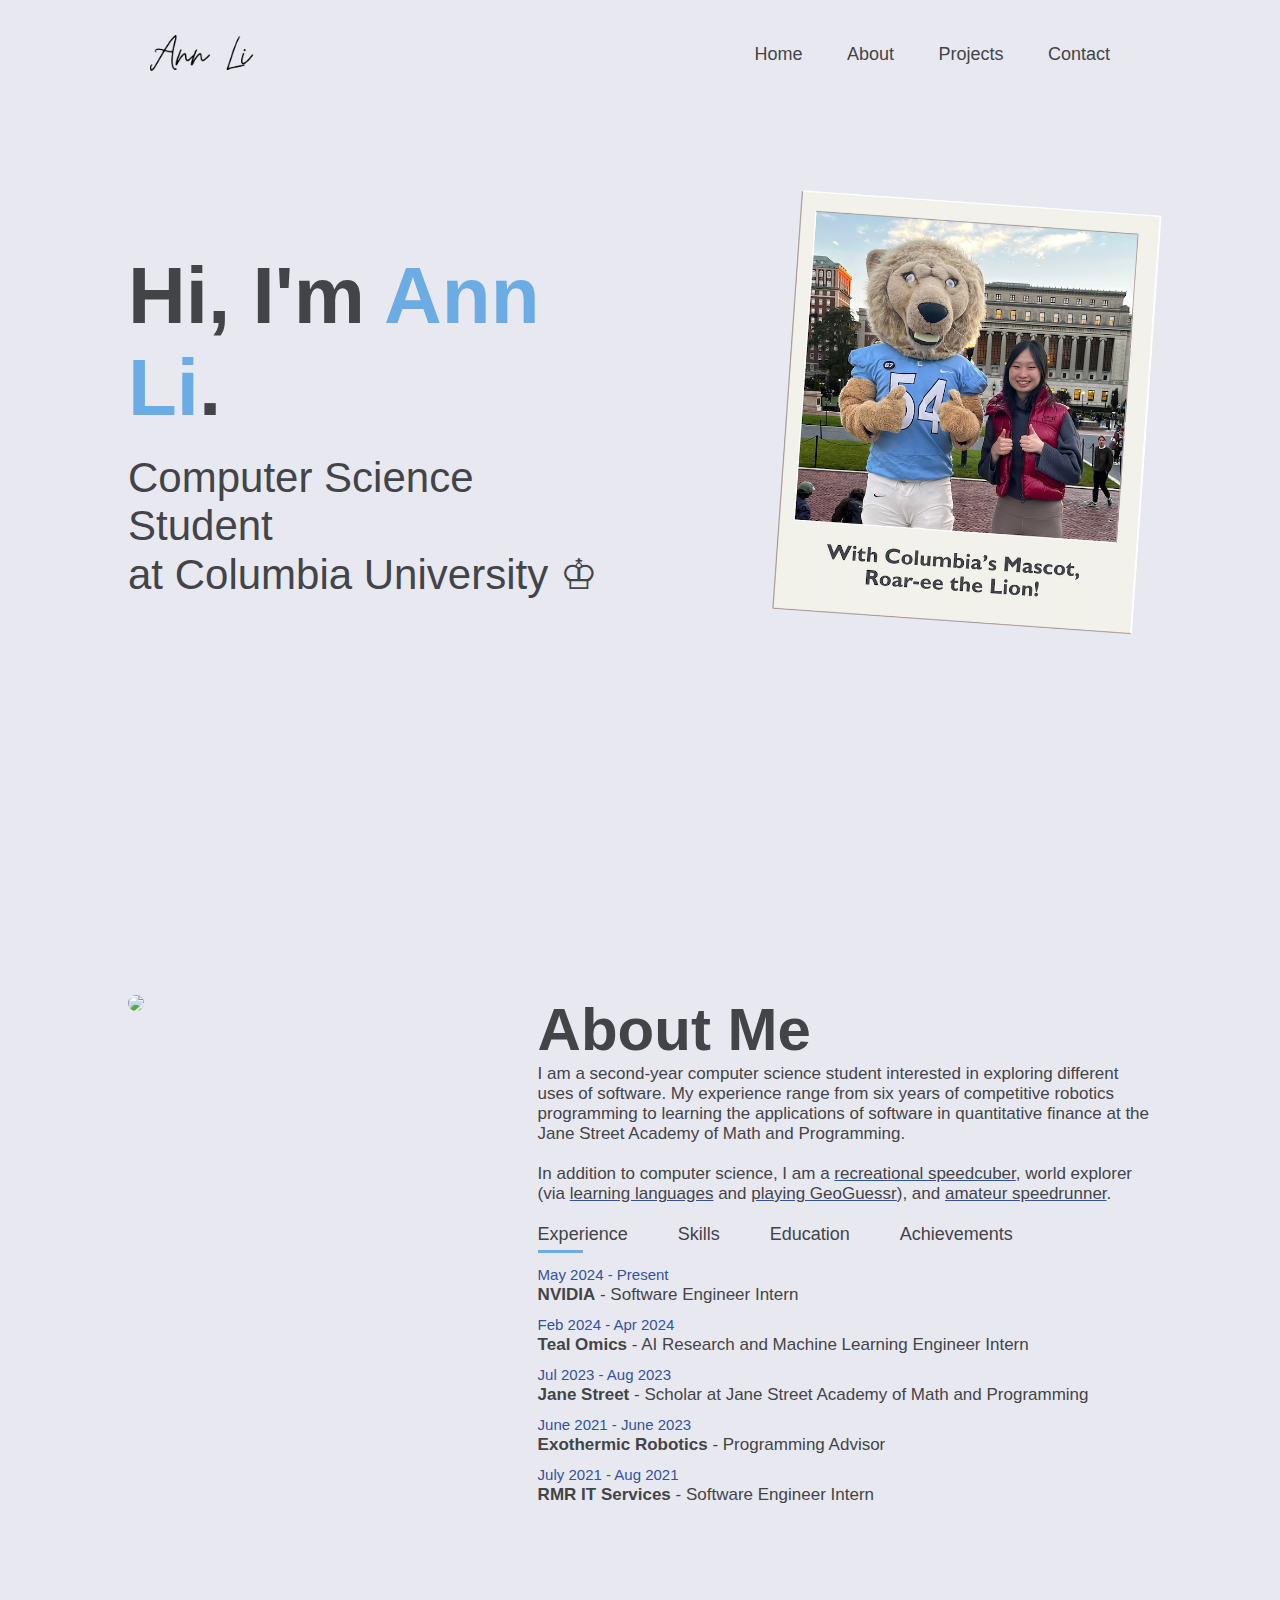
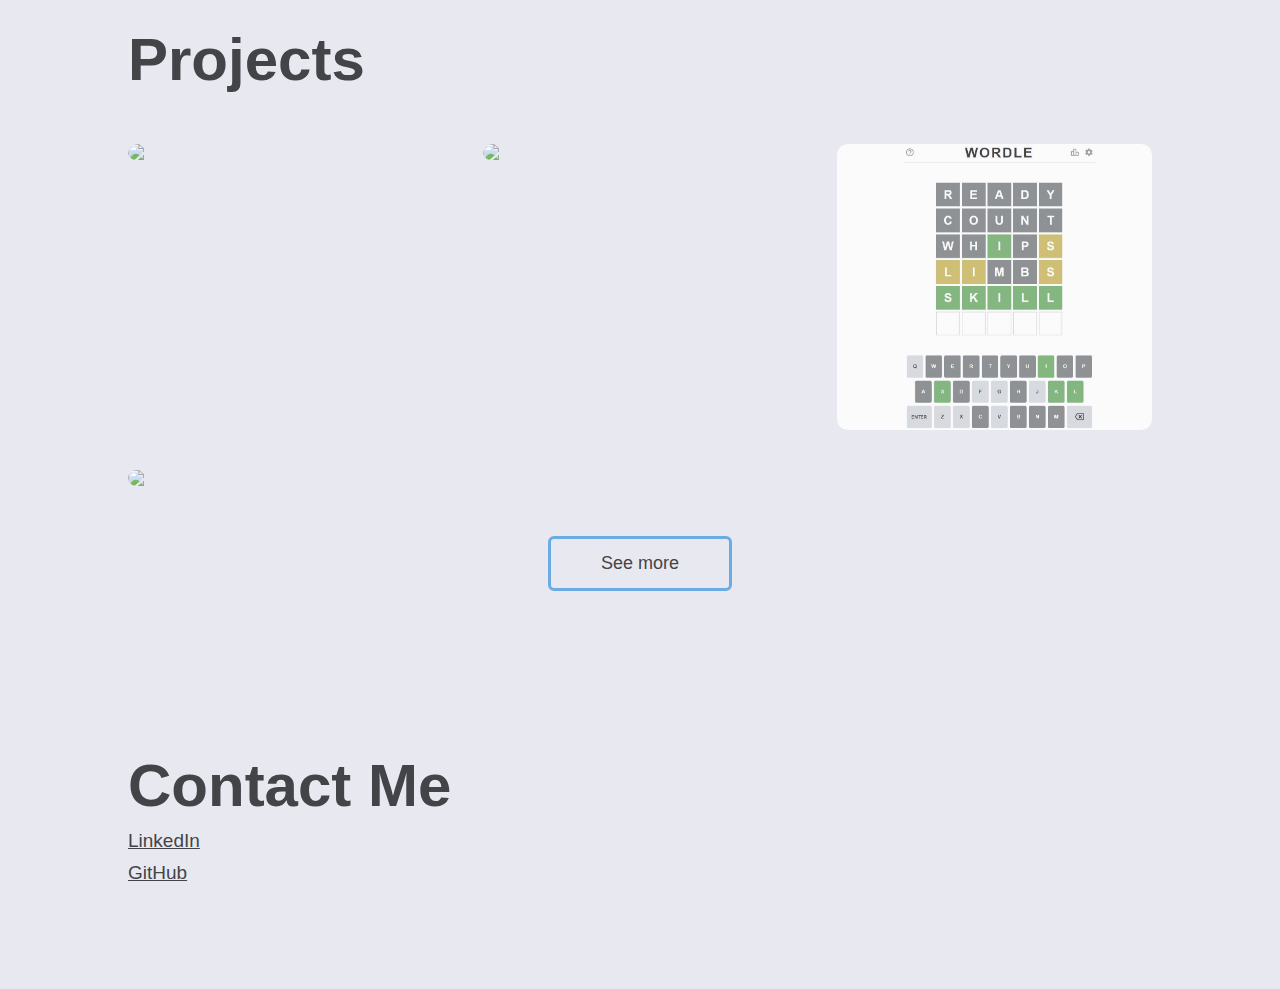
==== commit 82d28e30: "Update Home Page Style" ====
--- a/index.html
+++ b/index.html
@@ -3,7 +3,7 @@
 <head>
     <meta charset="UTF-8">
     <meta name="viewport" content="width=device-width, initial-scale=1.0">
-    <title>Personal Portfolio Website</title>
+    <title>Ann's Website</title>
     <link rel="stylesheet" href="style.css">
     <script src="https://kit.fontawesome.com/cd0702460b.js" crossorigin="anonymous"></script>
 </head>
@@ -13,23 +13,26 @@
         <nav>
             <img src="images/logo.png" class="logo">
             <ul>
-                <li><a href="#home">Home</a></li>
+                <li><a href="#header">Home</a></li>
                 <li><a href="#about">About</a></li>
                 <li><a href="#projects">Projects</a></li>
                 <li><a href="#contact">Contact</a></li>
             </ul>
         </nav>
-        <div class="header-text">
-            <h1>Hi, I'm <span class="name">Ann Li</span>.</h1>
-            <p class="title">Computer Science Student<br>
-                at Columbia University ♔</p>
+        <div class="header-content">
+            <div class="header-text">
+                <h1>Hi, I'm <span class="name">Ann Li</span>.</h1>
+                <p class="title">Computer Science Student<br>
+                    at Columbia University ♔</p>
+            </div>
+            <img src="images/self.png" class="tilted-image">
         </div>
     </div>
 </div>
 
 <!-- ----------about----------- -->
 <div id="about">
-    <div class="container">
+    <div class="container-content">
         <div class="row">
             <div class="about-col-1">
                 <img src="images/user.png">
@@ -42,7 +45,7 @@
                     <br><br>
                     In addition to computer science, I am a
                     <a href="https://www.worldcubeassociation.org/persons/2023LIAN29" target="_blank" rel="noopener noreferrer">recreational speedcuber</a>, 
-                    <a href="https://www.geoguessr.com/user/5edd635afa7bc40e2ccd562a" target="_blank" rel="noopener noreferrer">world explorer</a> (via learning languages and playing Geoguessr),
+                    world explorer (via <a href="https://www.duolingo.com/profile/inexerror" target="_blank" rel="noopener noreferrer">learning languages</a> and <a href="https://www.geoguessr.com/user/5edd635afa7bc40e2ccd562a" target="_blank" rel="noopener noreferrer">playing GeoGuessr</a>),
                     and <a href="https://www.speedrun.com/users/elixircollector" target="_blank" rel="noopener noreferrer">amateur speedrunner</a>.
                 </p>
 
@@ -103,11 +106,20 @@
 
 <!-- ----------projects----------- -->
 <div id="projects">
-    <div class="container">
+    <div class="container-content">
         <h1 class="sub-title">Projects</h1>
         <div class="project-list">
             <div class="project">
-                <img src="images/munch-meter.png">
+                <img src="images/grouptinerary.jpeg">
+                <div class="layer">
+                    <h3>GROUPtinerary</h3>
+                    <p>AI-powered group trip itinerary generator that ensures everyone's travel preferences are considered.
+                    </p>
+                    <a href="https://www.youtube.com/watch?v=LXPizp6aFr4&ab_channel=AnnLi" target="_blank" rel="noopener noreferrer"><i class="fas fa-external-link-alt"></i></a>
+                </div>
+            </div>
+            <div class="project">
+                <img src="images/munch-meter.jpg">
                 <div class="layer">
                     <h3>Munch Meter</h3>
                     <p>Dining hall rating forum that allows users to easily rate dining halls by individual food items and meal.
@@ -133,16 +145,6 @@
                     <a href="https://github.com/anncli/Workout-Generator" target="_blank" rel="noopener noreferrer"><i class="fas fa-external-link-alt"></i></a>
                 </div>
             </div>
-            <div class="project">
-                <img src="images/scrabble.png">
-                <div class="layer">
-                    <h3>Anagram Scrabble Game</h3>
-                    <p>Anagram scrabble game with up to 100 difficulty levels.
-                        Includes hint and personal stats capabilities.
-                    </p>
-                    <a href="https://github.com/anncli/Anagram-Scrabble" target="_blank" rel="noopener noreferrer"><i class="fas fa-external-link-alt"></i></a>
-                </div>
-            </div>
         </div>
         <a href="https://github.com/anncli"  target="_blank" rel="noopener noreferrer" class="btn">See more</a>
     </div>
@@ -150,7 +152,7 @@
 
 <!-- ----------contact----------- -->
 <div id="contact">
-    <div class="container">
+    <div class="container-content">
         <h1 class="sub-title">Contact Me</h1>
         <div class="contact-list"></div>
             <p class="contact-type"><a href="https://linkedin.com/in/anncli" target="_blank" rel="noopener noreferrer">LinkedIn</a></p>
--- a/style.css
+++ b/style.css
@@ -8,16 +8,25 @@
     background: #e8e9f0;
     color: #434448;
 }
+.container-content{
+    padding: 15px 10%;
+}
 #header{
     width: 100%;
     height: 100vh;
-    background-image: url(images/background.png);
+    background: #e8e9f0;
     background-size: cover;
     background-position: center;
     background-attachment: fixed;
 }
-.container{
-    padding: 15px 10%;
+.header-content {
+    display: flex;
+    align-items: center;
+}
+
+.tilted-image {
+    width: 525px; /* Adjust size */
+    padding-right: 100px;
 }
 
 nav{
@@ -25,6 +34,14 @@
     align-items: center;
     justify-content: space-between;
     flex-wrap: wrap;
+    position: fixed;
+    top: 0px;
+    background: #e8e9f0;
+    margin: 0px;
+    width: 100%;
+    padding: 5px 150px;
+    padding-top: 15px;
+    z-index: 500;
 }
 
 .logo{
@@ -34,7 +51,7 @@
 nav ul li{
     display: inline-block;
     list-style: none;
-    margin: 20px 20px;
+    margin: 0px 20px;
 }
 
 nav ul li a{
@@ -60,7 +77,8 @@
 }
 
 .header-text{
-    margin-top: 18%;
+    padding: 18% 10%;
+    background: none;
 }
 
 .header-text h1{
@@ -185,6 +203,7 @@
     width: 100%;
     border-radius: 10px;
     display: block;
+    opacity: 0.8;
     transition: transform 0.5s;
 }
 .layer{
